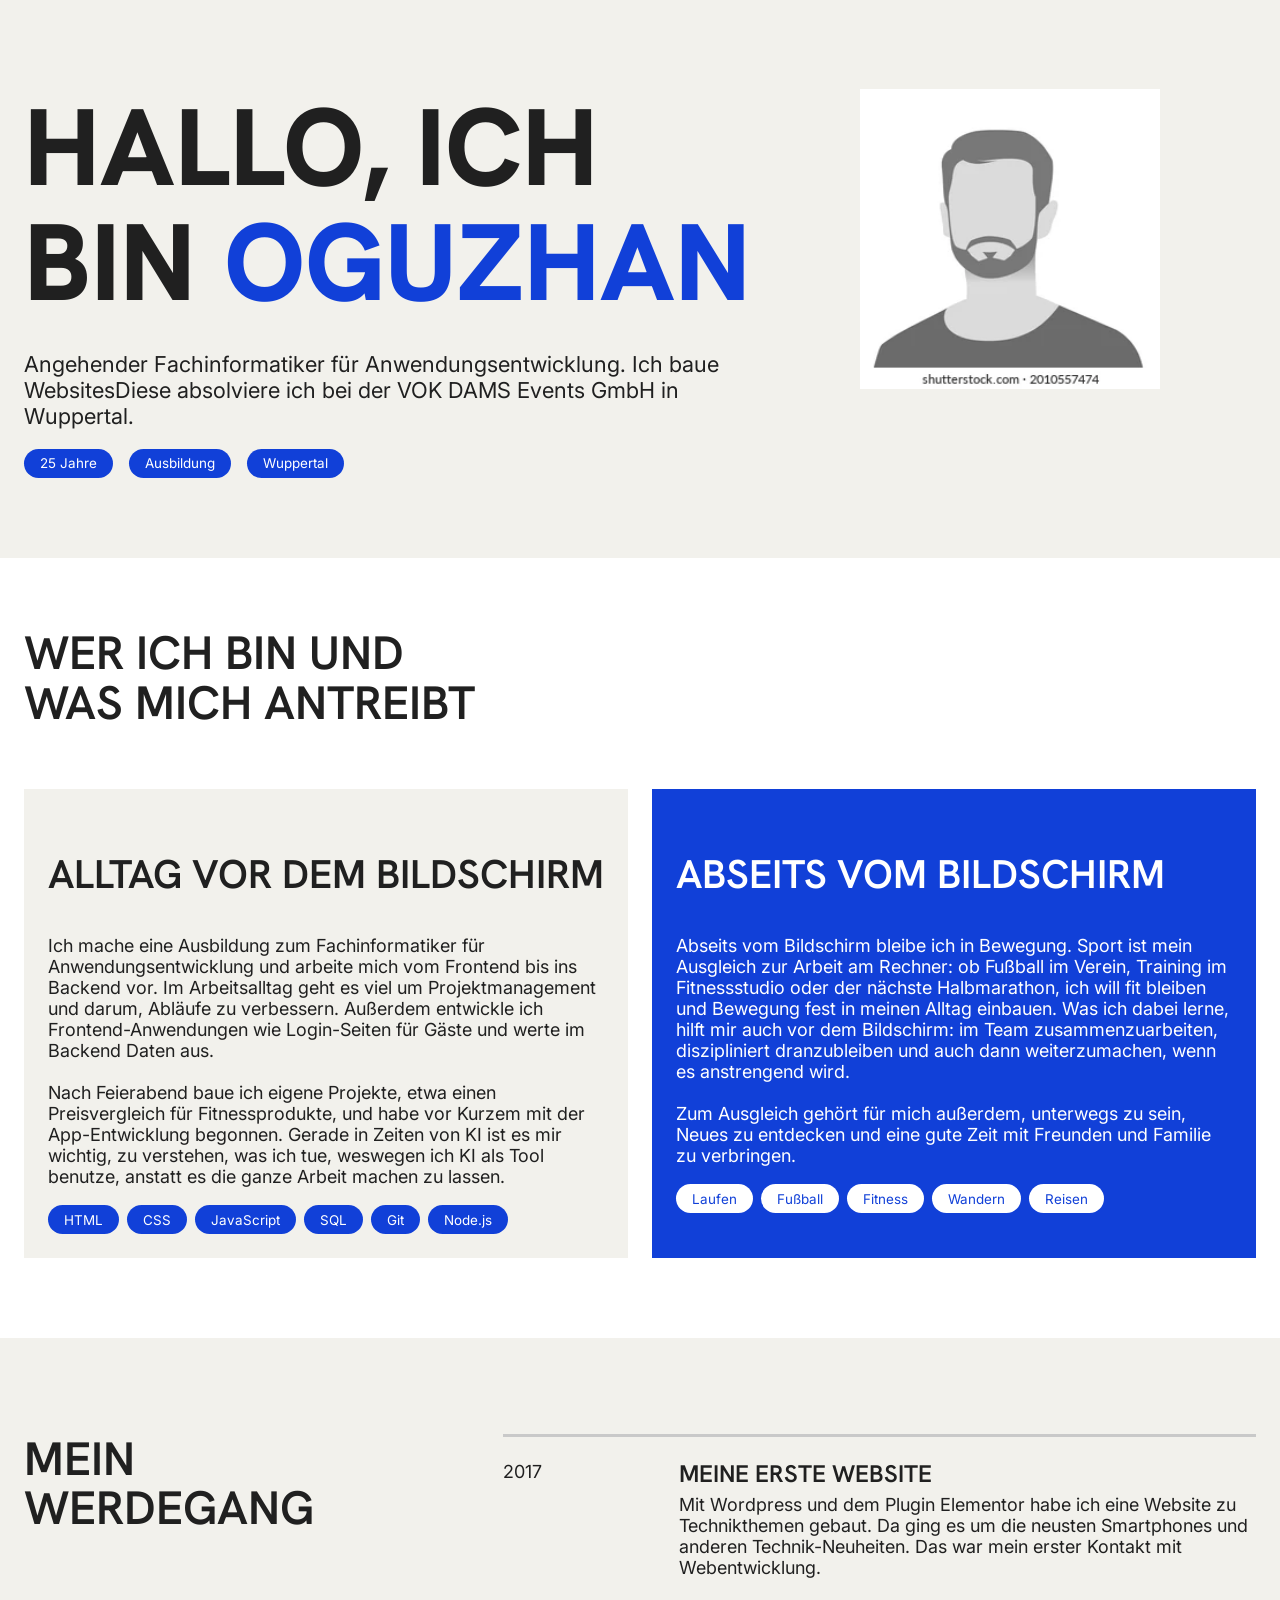
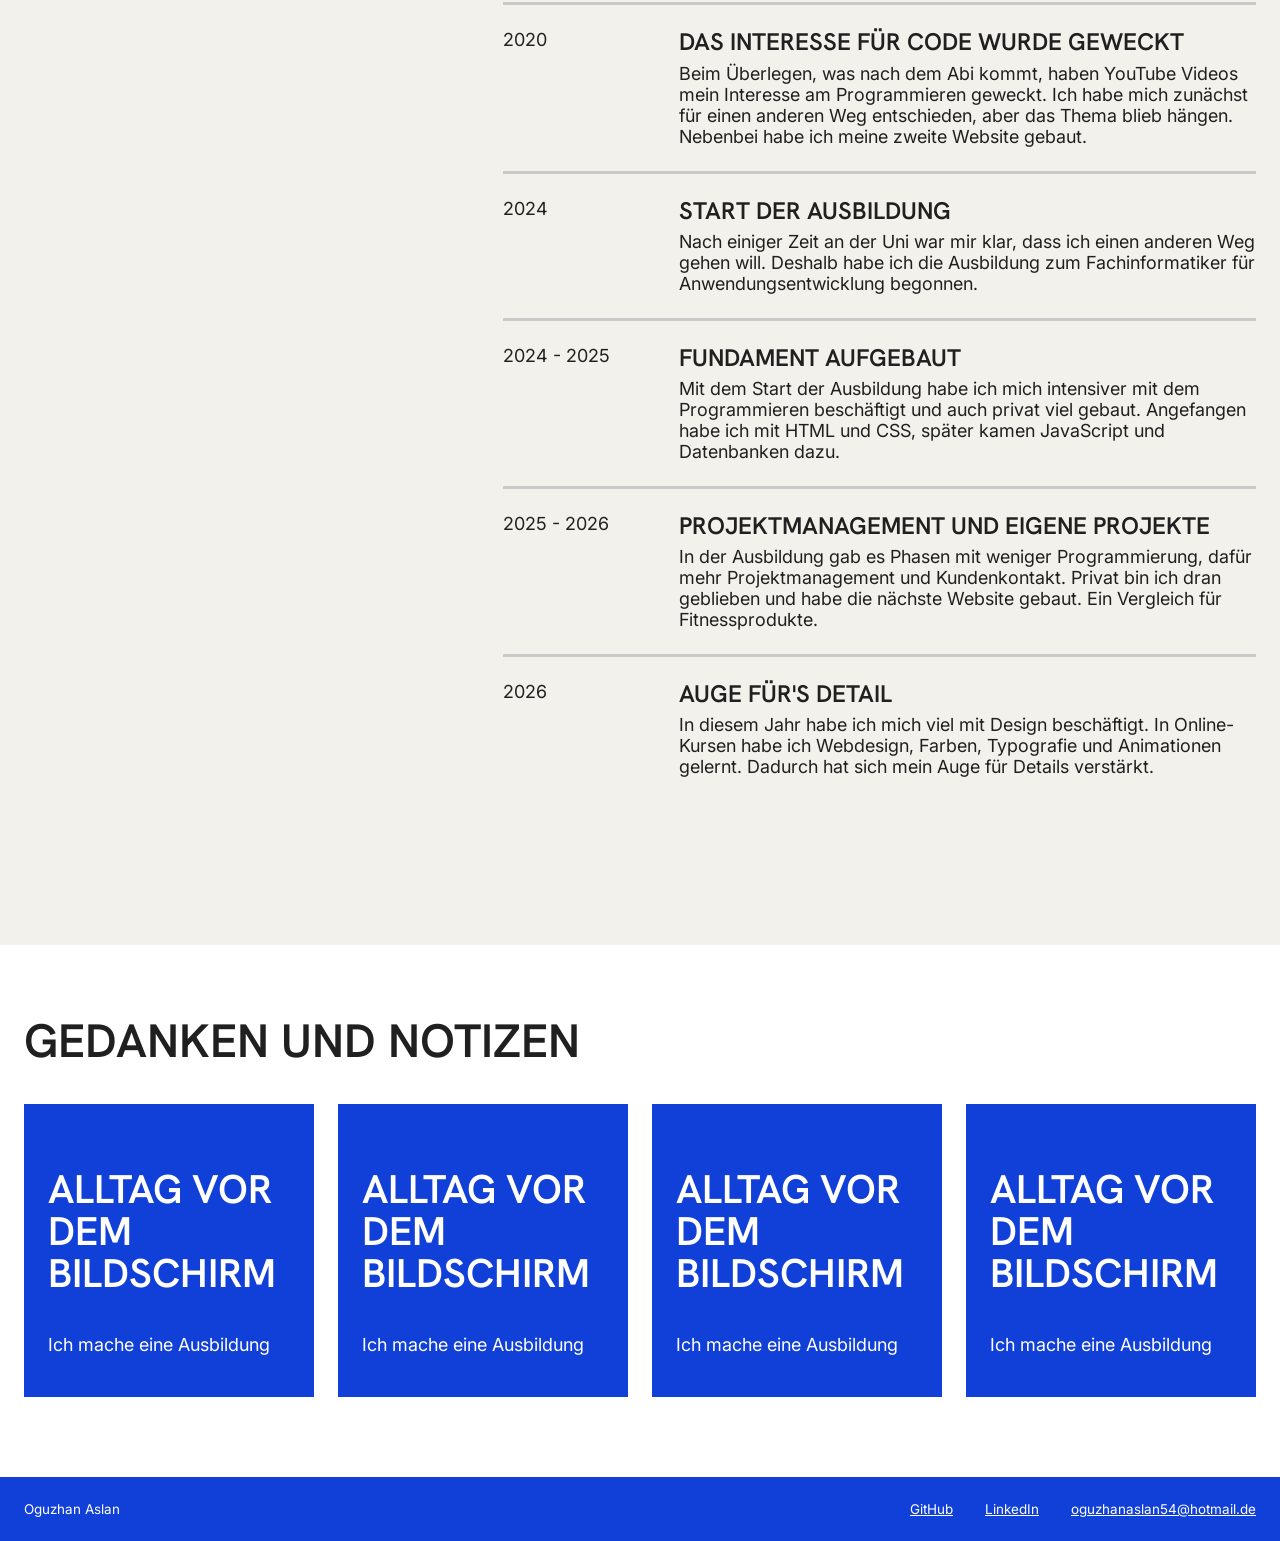
==== index.html @ 4339dfff "Neue fonts und Footer" ====
<!DOCTYPE html>
<html lang="en">
<head>
    <meta charset="UTF-8">
    <meta name="viewport" content="width=device-width, initial-scale=1.0">
    <title>Personal Site</title>
    <link rel="stylesheet" href="style.css">
</head>
<body>
    <main>
        <section class="hero">
            <div class="container container-hero">
                <div class="hero-info">
                    <h1>Hallo, ich bin <span class="hero-name">Oguzhan</span></h1>
                    <div class="hero-details">
                        <p>Angehender Fachinformatiker für Anwendungsentwicklung. Ich baue WebsitesDiese absolviere ich bei der VOK DAMS Events GmbH in Wuppertal.</p>
                        <div class="hero-pills">
                            <div class="hero-details pill">25 Jahre</div>
                            <div class="hero-details pill">Ausbildung</div>
                            <div class="hero-details pill">Wuppertal</div>
                        </div>
                    </div>
                </div>
                <div class="hero-bild">     
                    <img src="/assets/platzhalter-bild.webp" alt="Bild">
                </div>
            </div>
        </section>
        <section class="intro">
            <div class="container container-intro">
                <div>
                    <div class="intro-headline">
                        <h2>Wer ich bin und<br>was mich antreibt</h2>
                    </div>
                    <div class="intro-karten">
                        <div class="intro-karte">
                            <h3>Alltag vor dem Bildschirm</h3>
                            <p>Ich mache eine Ausbildung zum Fachinformatiker für Anwendungsentwicklung und arbeite mich vom Frontend bis ins Backend vor. 
                            Im Arbeitsalltag geht es viel um Projektmanagement und darum, Abläufe zu verbessern. 
                            Außerdem entwickle ich Frontend-Anwendungen wie Login-Seiten für Gäste und werte im Backend Daten aus.<br><br>
                            Nach Feierabend baue ich eigene Projekte, etwa einen Preisvergleich für Fitnessprodukte, und habe vor Kurzem 
                            mit der App-Entwicklung begonnen. Gerade in Zeiten von KI ist es mir wichtig, zu verstehen, 
                            was ich tue, weswegen ich KI als Tool benutze, anstatt es die ganze Arbeit machen zu lassen.</p>
                            <div class="skills">
                                <div class="pill">HTML</div>
                                <div class="pill">CSS</div>
                                <div class="pill">JavaScript</div>
                                <div class="pill">SQL</div>
                                <div class="pill">Git</div>
                                <div class="pill">Node.js</div>
                            </div>
                        </div>
                        <div class="intro-karte blau">
                            <h3>Abseits vom Bildschirm</h3>
                            <p>Abseits vom Bildschirm bleibe ich in Bewegung. Sport ist mein Ausgleich zur Arbeit am Rechner: ob Fußball im Verein, 
                            Training im Fitnessstudio oder der nächste Halbmarathon, ich will fit bleiben und Bewegung fest in meinen Alltag einbauen. 
                            Was ich dabei lerne, hilft mir auch vor dem Bildschirm: im Team zusammenzuarbeiten, diszipliniert dranzubleiben 
                            und auch dann weiterzumachen, wenn es anstrengend wird.<br><br>
                            Zum Ausgleich gehört für mich außerdem, unterwegs zu sein, Neues zu entdecken und eine gute Zeit mit Freunden 
                            und Familie zu verbringen.</p>
                            <div class="skills">
                                <div class="pill weiß">Laufen</div>
                                <div class="pill weiß">Fußball</div>
                                <div class="pill weiß">Fitness</div>
                                <div class="pill weiß">Wandern</div>
                                <div class="pill weiß">Reisen</div>
                            </div>
                        </div>
                    </div>
                </div>
            </div>
        </section>
        <section class="werdegang">
            <div class="container container-werdegang">
                <div>
                    <h2>Mein Werdegang</h2>
                </div>
                <div class="werdegang-details">
                    <div class="werdegang-detail">
                        <div>
                            <p>2017</p>
                        </div>
                        <div>
                            <h4>Meine erste Website</h4>
                            <p>Mit Wordpress und dem Plugin Elementor habe ich eine Website zu Technikthemen gebaut. 
                                Da ging es um die neusten Smartphones und anderen Technik-Neuheiten. Das war mein
                                erster Kontakt mit Webentwicklung.
                            </p>
                        </div>
                    </div>
                    <div class="werdegang-detail">
                        <div>
                            <p>2020</p>
                        </div>
                        <div>
                            <h4>Das Interesse für Code wurde geweckt</h4>
                            <p>Beim Überlegen, was nach dem Abi kommt, haben YouTube Videos mein Interesse am Programmieren geweckt. 
                                Ich habe mich zunächst für einen anderen Weg entschieden, aber das Thema blieb hängen. 
                                Nebenbei habe ich meine zweite Website gebaut.
                            </p>
                        </div>
                    </div>
                    <div class="werdegang-detail">
                        <div>
                            <p>2024</p>
                        </div>
                        <div>
                            <h4>Start der Ausbildung</h4>
                            <p>Nach einiger Zeit an der Uni war mir klar, dass ich einen anderen Weg gehen will. Deshalb habe ich
                                die Ausbildung zum Fachinformatiker für Anwendungsentwicklung begonnen.
                            </p>
                        </div>
                    </div>
                    <div class="werdegang-detail">
                        <div>
                            <p>2024 - 2025</p>
                        </div>
                        <div>
                            <h4>Fundament aufgebaut</h4>
                            <p>Mit dem Start der Ausbildung habe ich mich intensiver mit dem Programmieren beschäftigt
                                und auch privat viel gebaut. Angefangen habe ich mit HTML und CSS, später kamen
                                JavaScript und Datenbanken dazu.
                            </p>
                        </div>
                    </div>
                    <div class="werdegang-detail">
                        <div>
                            <p>2025 - 2026</p>
                        </div>
                        <div>
                            <h4>Projektmanagement und eigene Projekte</h4>
                            <p>In der Ausbildung gab es Phasen mit weniger Programmierung, dafür mehr Projektmanagement und Kundenkontakt. 
                                Privat bin ich dran geblieben und habe die nächste Website gebaut.
                                Ein Vergleich für Fitnessprodukte.
                            </p>
                        </div>
                    </div>
                    <div class="werdegang-detail">
                        <div>
                            <p>2026</p>
                        </div>
                        <div>
                            <h4>Auge für's Detail</h4>
                            <p>In diesem Jahr habe ich mich viel mit Design beschäftigt. In Online-Kursen habe ich Webdesign, Farben,
                                Typografie und Animationen gelernt. Dadurch hat sich mein Auge für Details verstärkt.
                            </p>
                        </div>
                    </div>
                </div>
            </div>
        </section>
        <section class="blog">
            <div class="container container-blog">
                <div>
                    <h2>Gedanken und Notizen</h2>
                </div>
                    <div class="blog-karten">
                        <a href="blog.html" target="_blank">
                            <div class="blog-karte">
                                <h3>Alltag vor dem Bildschirm</h3>
                                <p>Ich mache eine Ausbildung</p>
                            </div>
                        </a>
                        <a href="blog.html" target="_blank">
                            <div class="blog-karte">
                                <h3>Alltag vor dem Bildschirm</h3>
                                <p>Ich mache eine Ausbildung</p>
                            </div>
                        </a>
                        <a href="blog.html" target="_blank">
                            <div class="blog-karte">
                                <h3>Alltag vor dem Bildschirm</h3>
                                <p>Ich mache eine Ausbildung</p>
                            </div>
                        </a>
                        <a href="blog.html" target="_blank">
                            <div class="blog-karte">
                                <h3>Alltag vor dem Bildschirm</h3>
                                <p>Ich mache eine Ausbildung</p>
                            </div>
                        </a>
                    </div>
            </div>
        </section>
    </main>
    <footer>
        <div class="container container-footer">
            <p>Oguzhan Aslan</p>
            <div class="links">
                <p><a href="mailto:oguzhanaslan54@hotmail.de">GitHub</a></p>
                <p><a href="mailto:oguzhanaslan54@hotmail.de">LinkedIn</a></p>
                <p><a href="mailto:oguzhanaslan54@hotmail.de">oguzhanaslan54@hotmail.de</a></p>
            </div>
        </div>
    </footer>
</body>
</html>
---- style.css ----
@font-face {
    font-family: "Hanken Grotesk";
    src: url(assets/fonts/HankenGrotesk-Variable.woff2) format("woff2");
    font-weight: 100 900;
    font-style: normal;
    font-display: swap;
}

@font-face {
    font-family: "Inter";
    src: url(assets/fonts/Inter-Variable.woff2) format("woff2");
    font-weight: 100 900;
    font-style: normal;
    font-display: swap;
}

:root {
    --font-size-xs: clamp(0.75rem, 0.72rem + 0.15vw, 0.875rem);
    --font-size-base: clamp(1rem, 0.95rem + 0.25vw, 1.125rem);
    --font-size-lg: clamp(1.125rem, 1.05rem + 0.4vw, 1.375rem);
    --font-size-h4: clamp(1.25rem, 1.1rem + 0.7vw, 1.5rem);
    --font-size-h3: clamp(1.75rem, 1.5rem + 1.8vw, 2.5rem);
    --font-size-h2: clamp(2.25rem, 1.325rem + 2vw, 3rem);
    --font-size-h1: clamp(2.5rem, 1.5rem + 5vw, 5rem);

    --primary-color: #F2F1EC;
    --secondary-color: #c9c9c9;
    --accent-color: #1140d8;
}

h1 { font-size: var(--font-size-h1); }
h2 { font-size: var(--font-size-h2); }
h3 { font-size: var(--font-size-h3); }
h4 { font-size: var(--font-size-h4); }

h1, h2, h3, h4{
    font-family: "Hanken Grotesk", sans-serif;
    font-weight: 600;
    text-transform: uppercase;
    line-height: 1.05;
}

body{
    font-family: "Inter", sans-serif;
    font-size: var(--font-size-base);
    color: #202020;
    margin: 0;
}

.hero{
    background-color: var(--primary-color);
    display: flex;
    align-items: center;
    padding-bottom: 5rem;
}

.container{
    max-width: 1480px;
    margin-inline: auto;
    padding-inline: 1.5rem;
}

.container-hero{
    display: flex;
    align-items: center;
}

.hero-info{
    flex: 0 0 60%;
}

.hero-info h1{
    font-size: clamp(3rem, 2rem + 6vw, 7rem);
    font-weight: 800;
    margin-bottom: 2rem;
}

.hero-name{
    color: var(--accent-color);
}

.hero-bild{
    display: flex;
    justify-content: center;
    align-items: center;
    flex: 0 0 40%;
}

.hero-bild img{
    width: 300px;
    height: 300px;
}

.hero-details{
    display: flex;
    flex-direction: column;
    justify-content: flex-start;
    font-size: var(--font-size-lg);
    gap: 20px;
}

.hero-details p{
    margin: 0;
}

.hero-pills{
    display: flex;
    gap: 1rem;
}

.pill{
    font-size: var(--font-size-xs);
    background-color: var(--accent-color);
    width: fit-content;
    flex-shrink: 0;
    color: #fff;
    padding: 0.4rem 1rem;
    border: none;
    border-radius: 50px;
}

.intro{
    padding: 2rem 0 5rem 0;
}

.intro-headline{
    font-size: var(--font-size-h2);
    text-transform: uppercase;
    line-height: 1;
    padding-bottom: 1.5rem;
}

.intro-karten{
    display: grid;
    grid-template-columns: repeat(auto-fit, minmax(16rem, 1fr));
    gap: 1.5rem;
}

.intro-karte{
    background-color: var(--primary-color);
    padding: 1.5rem;
}

.skills{
    display: flex;
    gap: 0.5rem;
    flex-wrap: wrap;
}

.blau{
    background-color: var(--accent-color);
    color: #fff;
}

.weiß{
    background-color: #fff;
    color: var(--accent-color);
}

.werdegang{
    background-color: var(--primary-color);
    padding: 2rem 0 5rem 0;
}

.container-werdegang{
    display: grid;
    grid-template-columns: 1fr 2fr;
    gap: clamp(3rem, 8vw, 10rem);
    align-items: start;
    padding-block: 4rem;
}

.container-werdegang h2{
    margin-top: 0;
}

.werdegang-details{
    display: flex;
    flex-direction: column;
    gap: 0;
    min-width: 0;
}

.werdegang-detail{
    display: grid;
    grid-template-columns: 9rem minmax(0, 1fr);
    align-items: start;
    gap: 2rem;
    padding-block: 1.5rem;
    border-top: 3px solid var(--secondary-color);
}

.werdegang-detail > div{
    min-width: 0;
}

.werdegang-detail h4{
    margin: 0 0 0.5rem;
    overflow-wrap: anywhere;
}

.werdegang-detail p{
    margin: 0;
}

.blog{
    padding: 2rem 0 5rem 0;
}

.blog-karten{
    display: grid;
    grid-template-columns: repeat(auto-fit, minmax(16rem, 1fr));
    gap: 1.5rem;
}

.blog-karten a{
    text-decoration: none;
}

.blog-karte{
    background-color: var(--accent-color);
    color: white;
    padding: 1.5rem;
}

footer{
    background-color: #1140d8;
    padding: 1.5rem 0;
    font-size: var(--font-size-xs);
    color: #fff;
}

.container-footer{
    display: flex;
    justify-content: space-between;
    gap: 1rem;
}

footer a{
    color: #fff;
}

footer p{
    margin: 0;
}

.links{
    display: flex;
    gap: 2rem;
    flex-wrap: wrap;
}











@media (max-width: 920px) {
    .container-hero{
        flex-direction: column;
        gap: 5rem;
    }
    .hero{
        height: auto;
        padding-block: 3rem;
    }
    .container-werdegang{
        grid-template-columns: minmax(0, 1fr);
        gap: 2rem;
    }

    footer{
        flex-direction: column;
    }
}

@media (max-width: 600px) {
    .werdegang-detail{
        grid-template-columns: 1fr;
        gap: 0.5rem;
    }
}
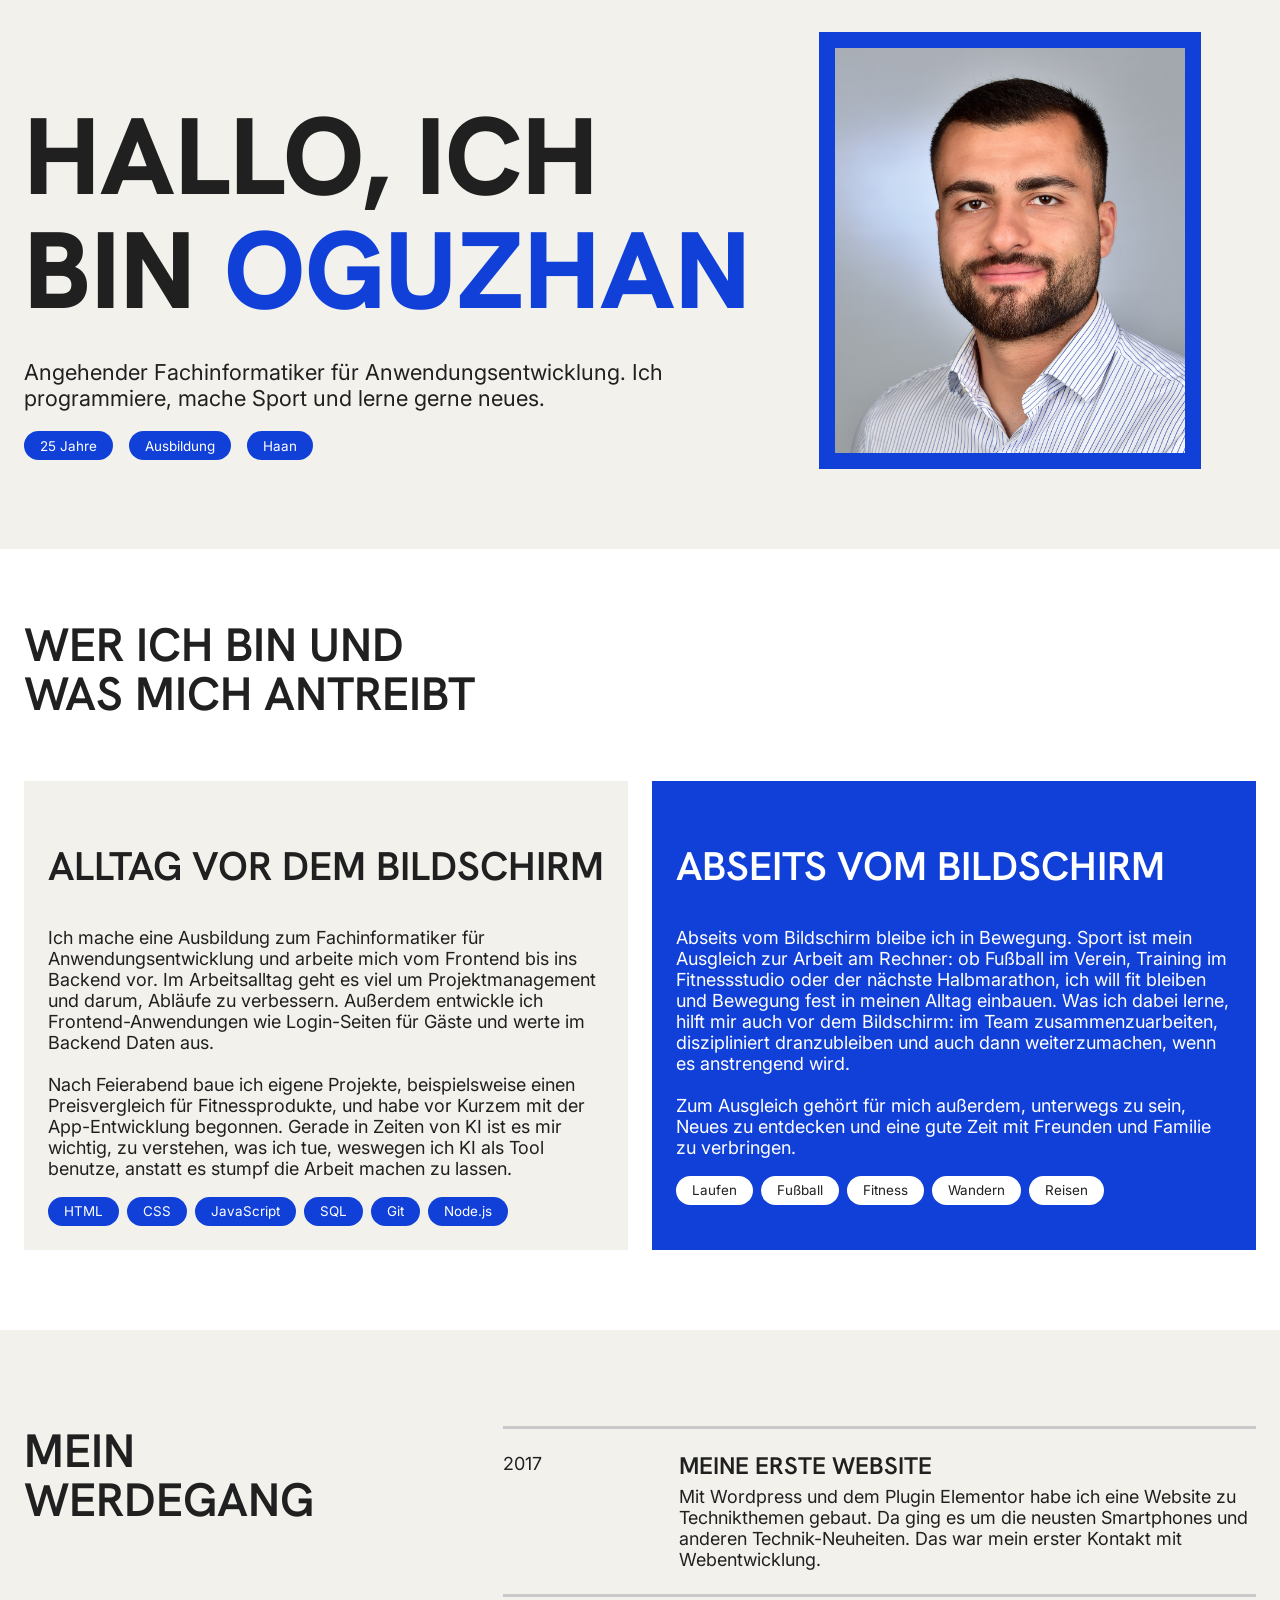
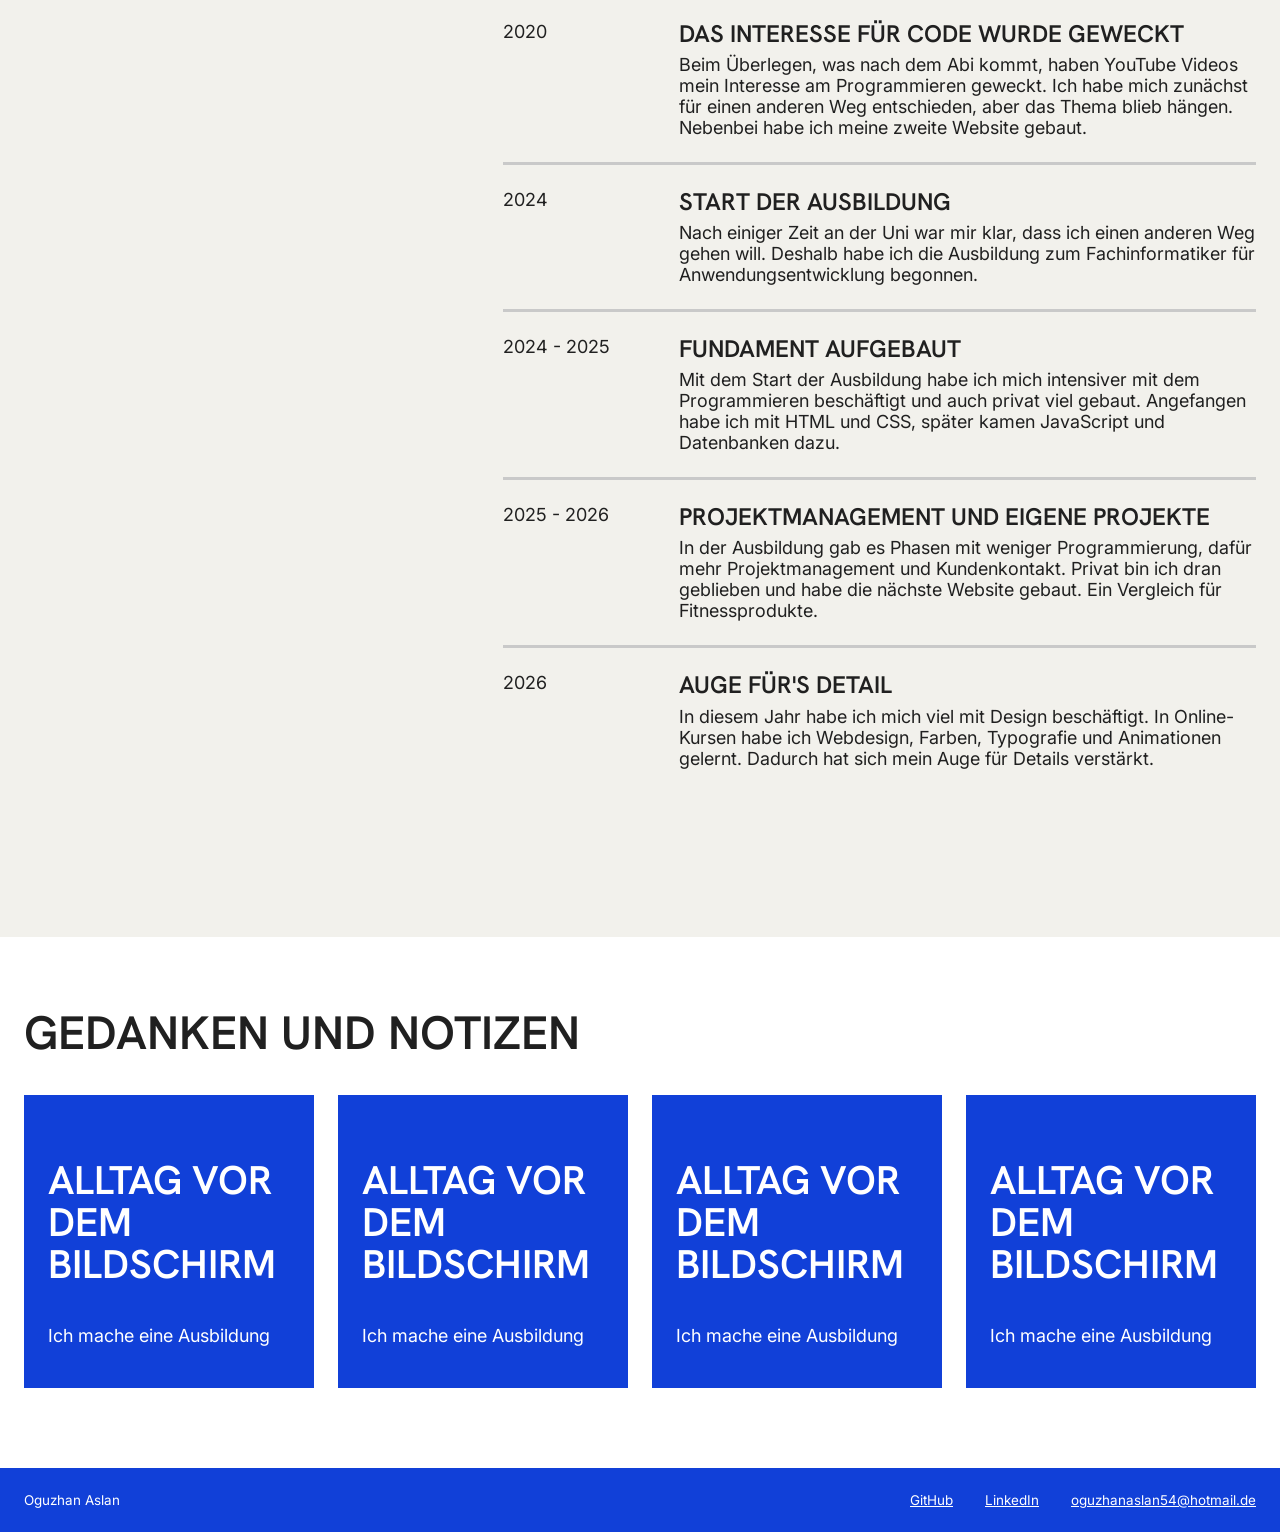
==== commit ea375e93: "neues bild und texte angepasst" ====
--- a/index.html
+++ b/index.html
@@ -13,16 +13,16 @@
                 <div class="hero-info">
                     <h1>Hallo, ich bin <span class="hero-name">Oguzhan</span></h1>
                     <div class="hero-details">
-                        <p>Angehender Fachinformatiker für Anwendungsentwicklung. Ich baue WebsitesDiese absolviere ich bei der VOK DAMS Events GmbH in Wuppertal.</p>
+                        <p>Angehender Fachinformatiker für Anwendungsentwicklung. Ich programmiere, mache Sport und lerne gerne neues.</p>
                         <div class="hero-pills">
                             <div class="hero-details pill">25 Jahre</div>
                             <div class="hero-details pill">Ausbildung</div>
-                            <div class="hero-details pill">Wuppertal</div>
+                            <div class="hero-details pill">Haan</div>
                         </div>
                     </div>
                 </div>
                 <div class="hero-bild">     
-                    <img src="/assets/platzhalter-bild.webp" alt="Bild">
+                    <img src="/assets/Foto.jpeg" alt="Foto">
                 </div>
             </div>
         </section>
@@ -38,9 +38,9 @@
                             <p>Ich mache eine Ausbildung zum Fachinformatiker für Anwendungsentwicklung und arbeite mich vom Frontend bis ins Backend vor. 
                             Im Arbeitsalltag geht es viel um Projektmanagement und darum, Abläufe zu verbessern. 
                             Außerdem entwickle ich Frontend-Anwendungen wie Login-Seiten für Gäste und werte im Backend Daten aus.<br><br>
-                            Nach Feierabend baue ich eigene Projekte, etwa einen Preisvergleich für Fitnessprodukte, und habe vor Kurzem 
+                            Nach Feierabend baue ich eigene Projekte, beispielsweise einen Preisvergleich für Fitnessprodukte, und habe vor Kurzem 
                             mit der App-Entwicklung begonnen. Gerade in Zeiten von KI ist es mir wichtig, zu verstehen, 
-                            was ich tue, weswegen ich KI als Tool benutze, anstatt es die ganze Arbeit machen zu lassen.</p>
+                            was ich tue, weswegen ich KI als Tool benutze, anstatt es stumpf die Arbeit machen zu lassen.</p>
                             <div class="skills">
                                 <div class="pill">HTML</div>
                                 <div class="pill">CSS</div>
@@ -187,8 +187,8 @@
         <div class="container container-footer">
             <p>Oguzhan Aslan</p>
             <div class="links">
-                <p><a href="mailto:oguzhanaslan54@hotmail.de">GitHub</a></p>
-                <p><a href="mailto:oguzhanaslan54@hotmail.de">LinkedIn</a></p>
+                <p><a href="https://github.com/Oguzhan-54">GitHub</a></p>
+                <p><a href="https://www.linkedin.com/in/oguzhan-aslan-76098b21b/">LinkedIn</a></p>
                 <p><a href="mailto:oguzhanaslan54@hotmail.de">oguzhanaslan54@hotmail.de</a></p>
             </div>
         </div>
--- a/style.css
+++ b/style.css
@@ -82,13 +82,14 @@
 .hero-bild{
     display: flex;
     justify-content: center;
-    align-items: center;
     flex: 0 0 40%;
+    margin-top: 2rem;
 }
 
 .hero-bild img{
-    width: 300px;
-    height: 300px;
+    width: 350px;
+    background-color: #1140d8;
+    padding: 1rem;
 }
 
 .hero-details{
@@ -154,7 +155,7 @@
 
 .weiß{
     background-color: #fff;
-    color: var(--accent-color);
+    color: #202020;
 }
 
 .werdegang{
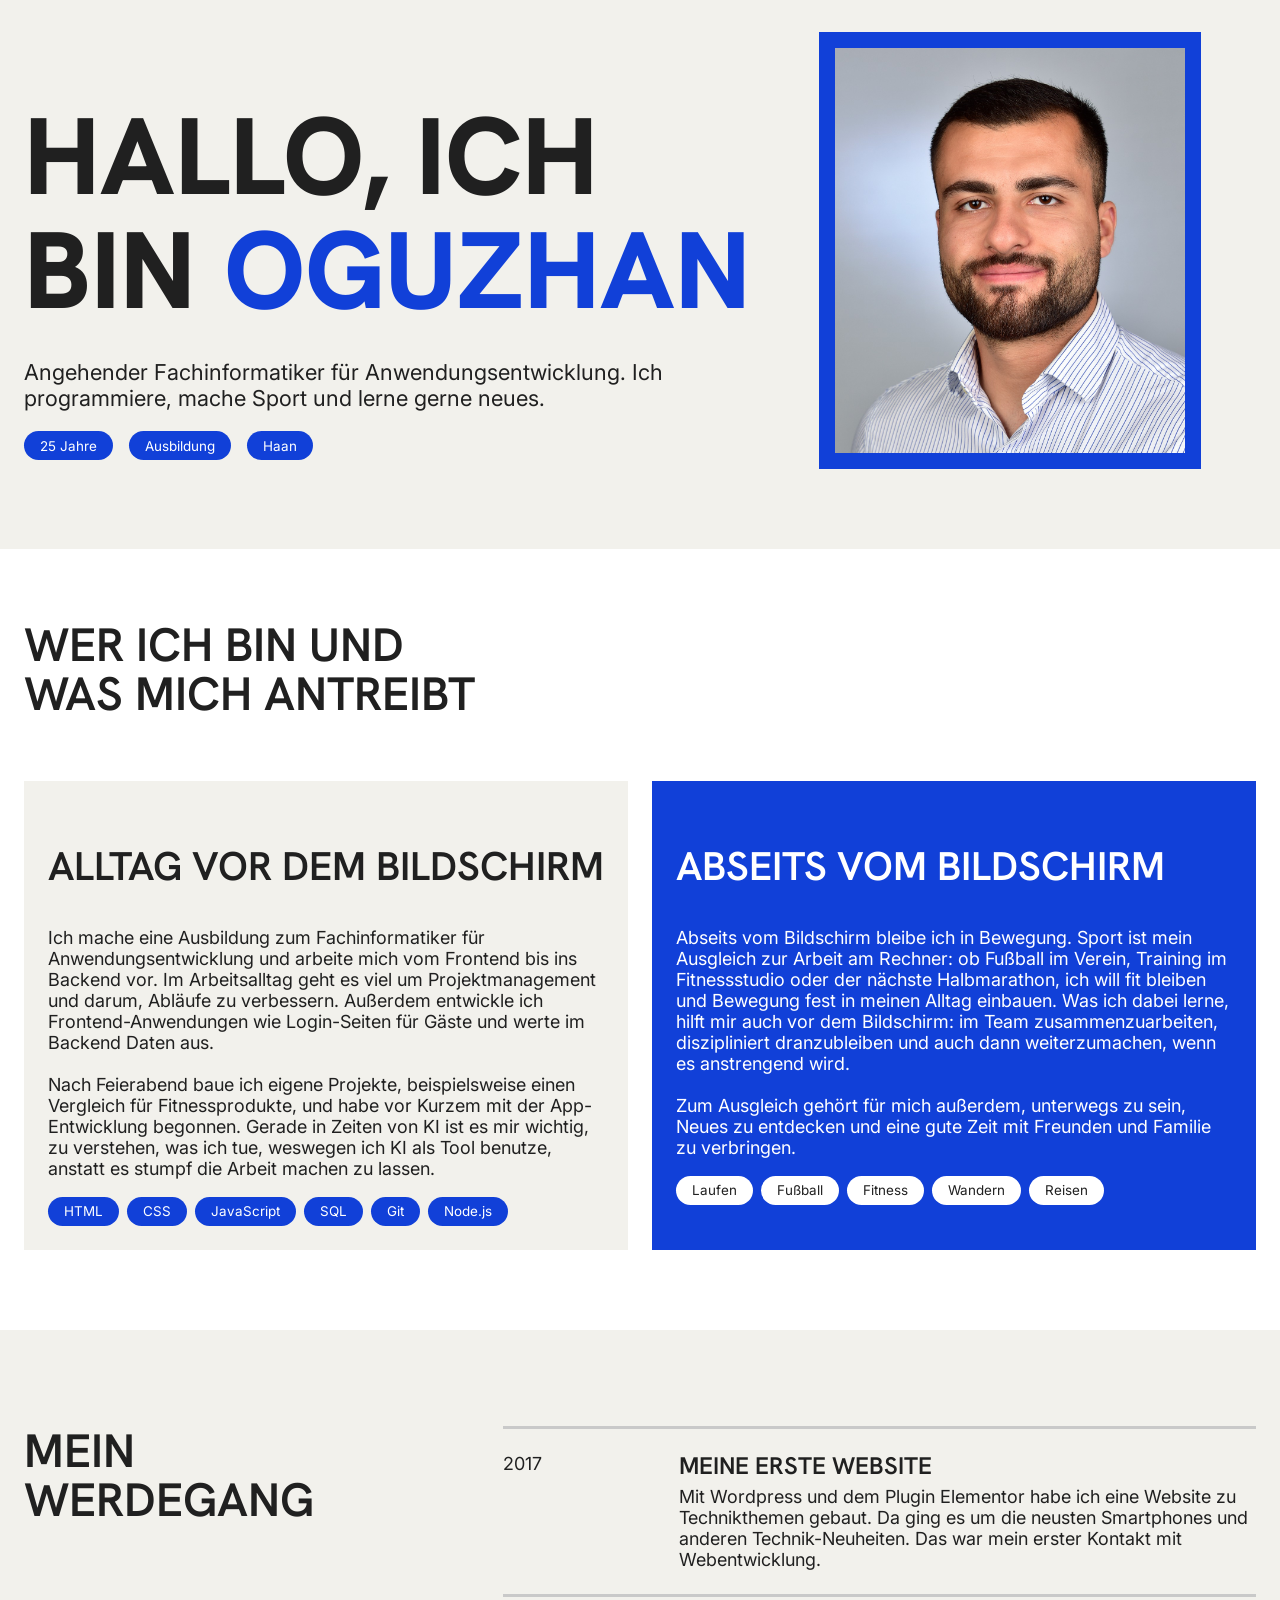
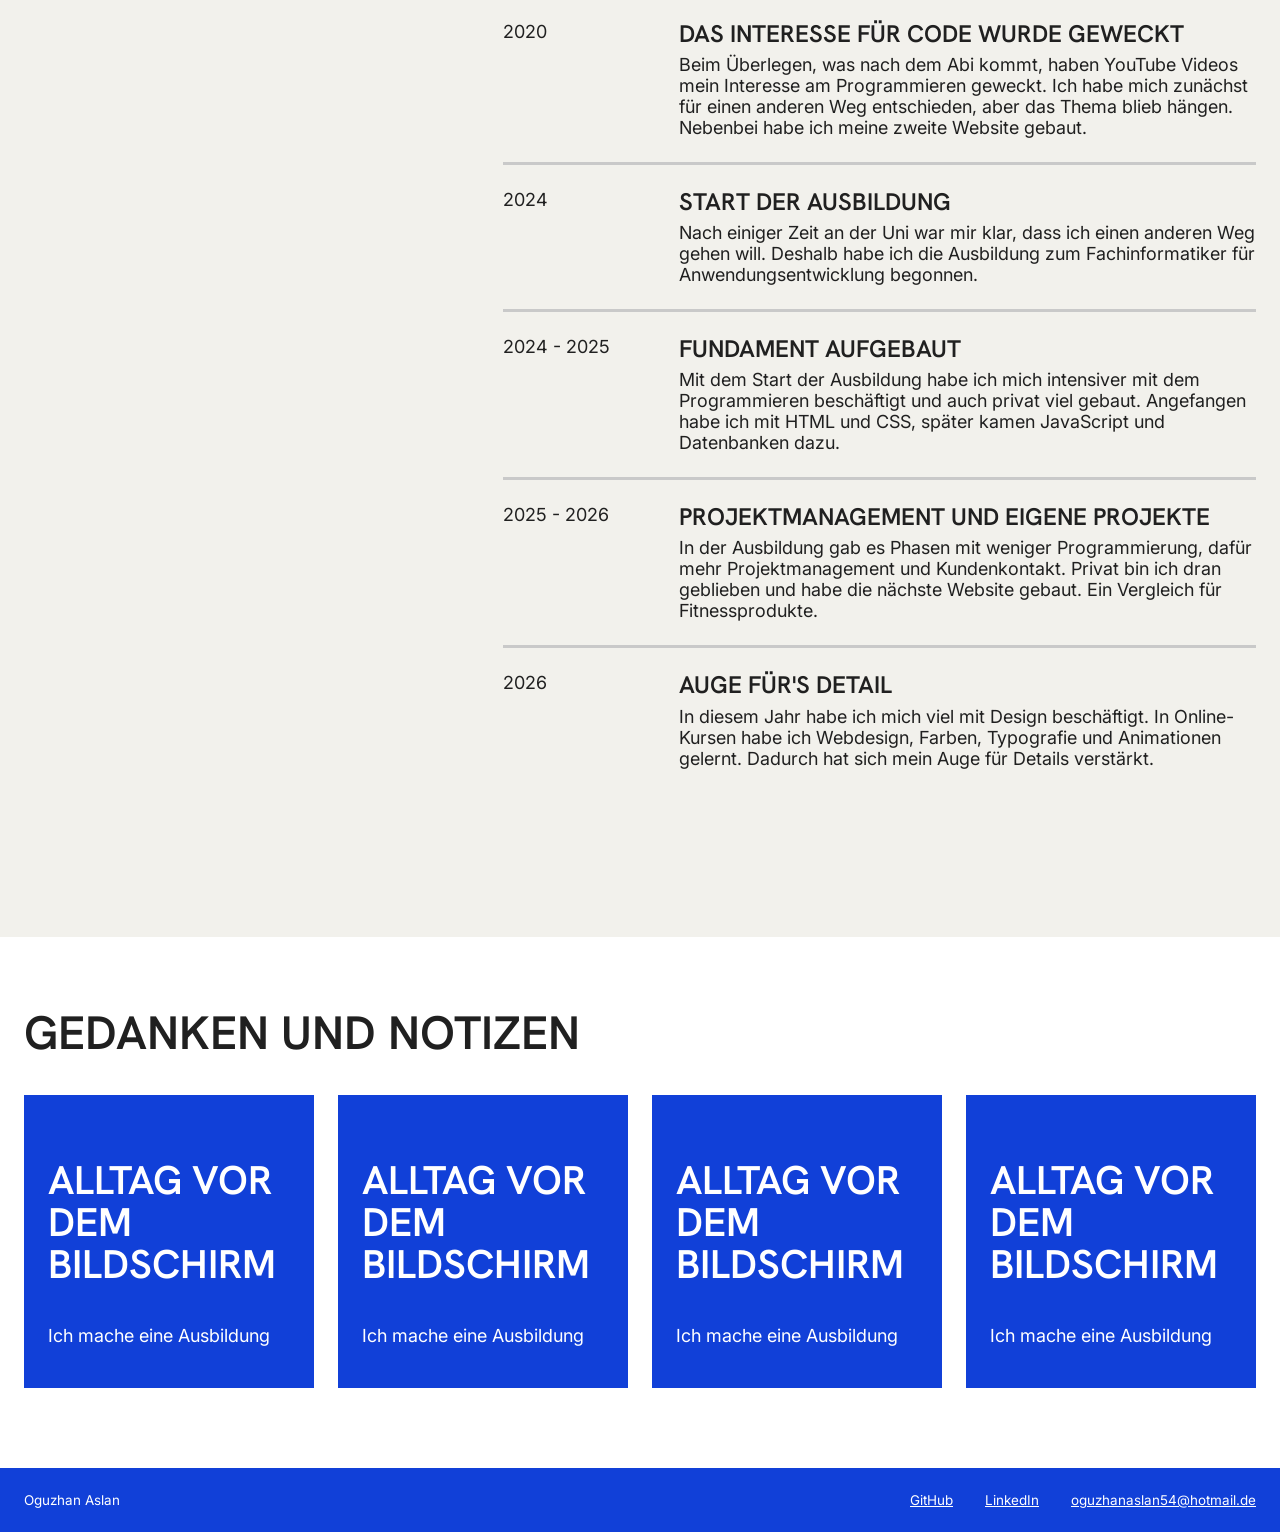
==== commit aba45faf: "text angepasst" ====
--- a/index.html
+++ b/index.html
@@ -38,7 +38,7 @@
                             <p>Ich mache eine Ausbildung zum Fachinformatiker für Anwendungsentwicklung und arbeite mich vom Frontend bis ins Backend vor. 
                             Im Arbeitsalltag geht es viel um Projektmanagement und darum, Abläufe zu verbessern. 
                             Außerdem entwickle ich Frontend-Anwendungen wie Login-Seiten für Gäste und werte im Backend Daten aus.<br><br>
-                            Nach Feierabend baue ich eigene Projekte, beispielsweise einen Preisvergleich für Fitnessprodukte, und habe vor Kurzem 
+                            Nach Feierabend baue ich eigene Projekte, beispielsweise einen Vergleich für Fitnessprodukte, und habe vor Kurzem 
                             mit der App-Entwicklung begonnen. Gerade in Zeiten von KI ist es mir wichtig, zu verstehen, 
                             was ich tue, weswegen ich KI als Tool benutze, anstatt es stumpf die Arbeit machen zu lassen.</p>
                             <div class="skills">
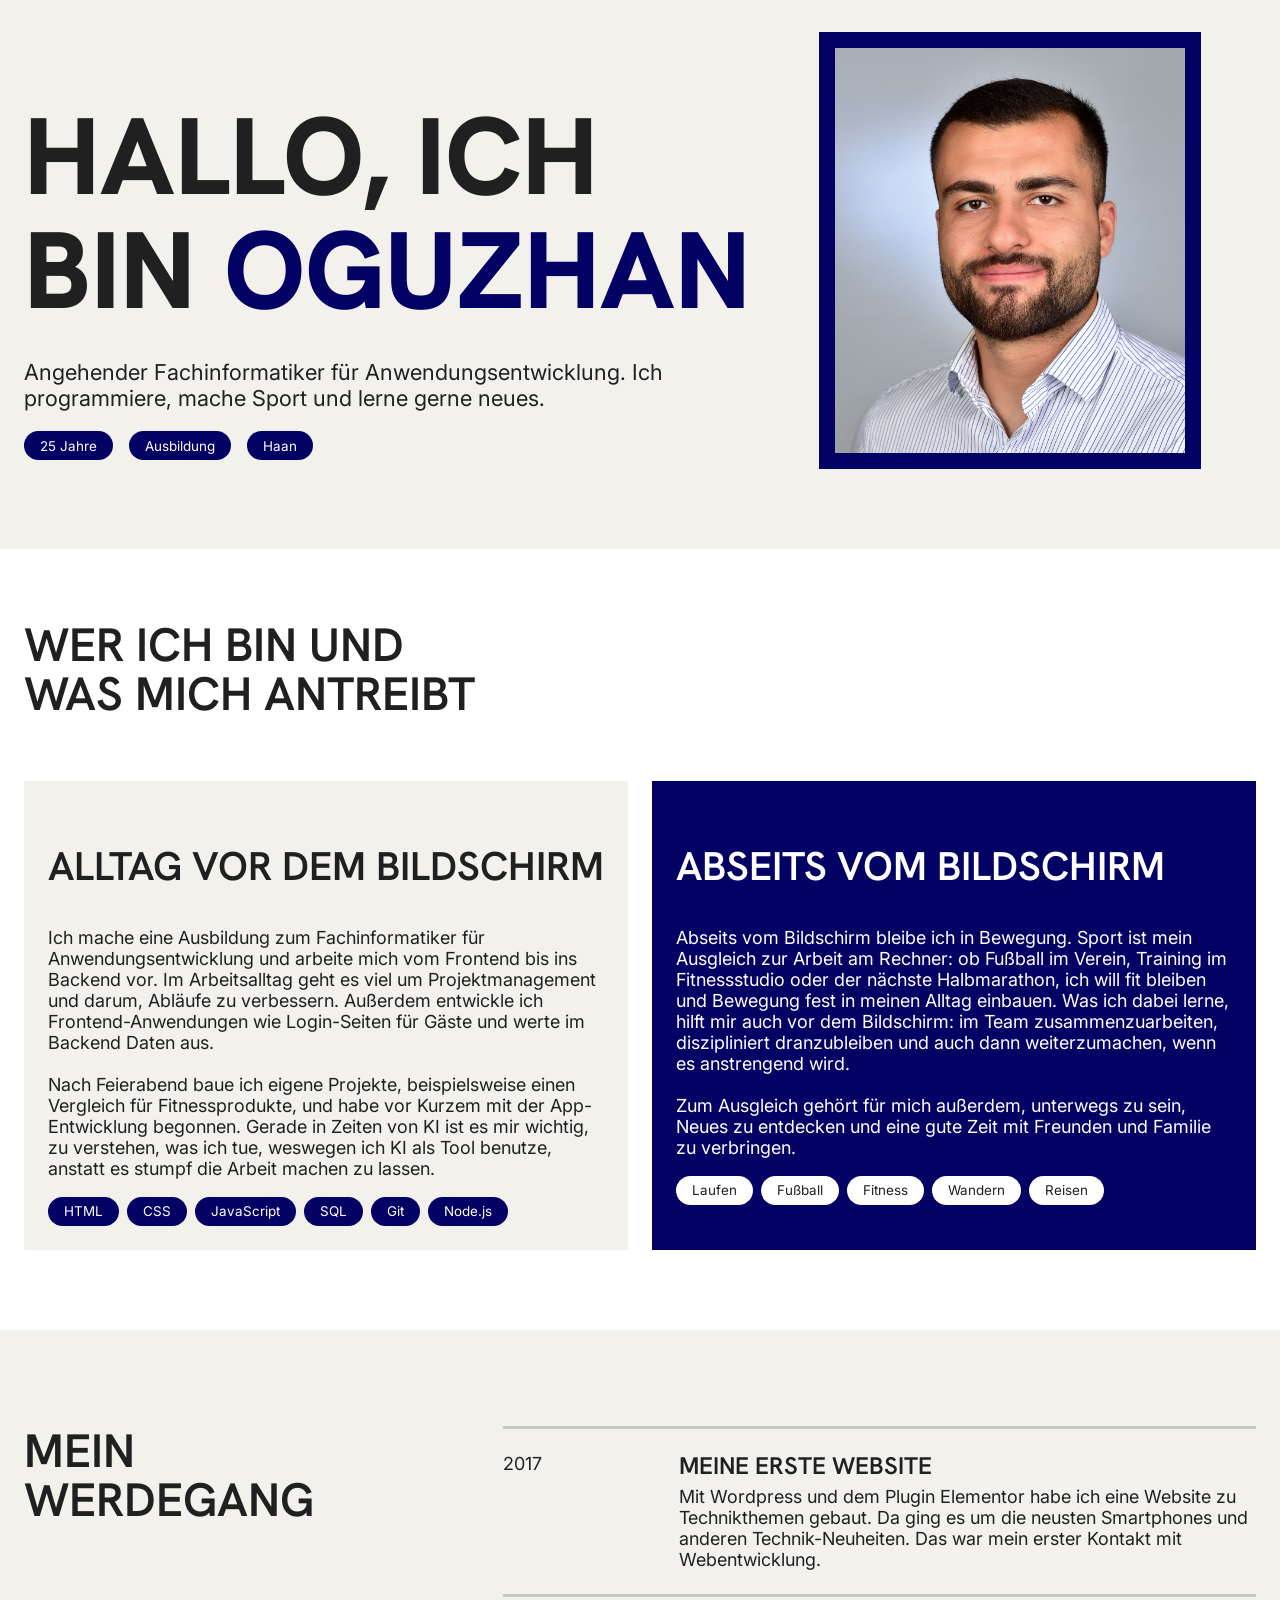
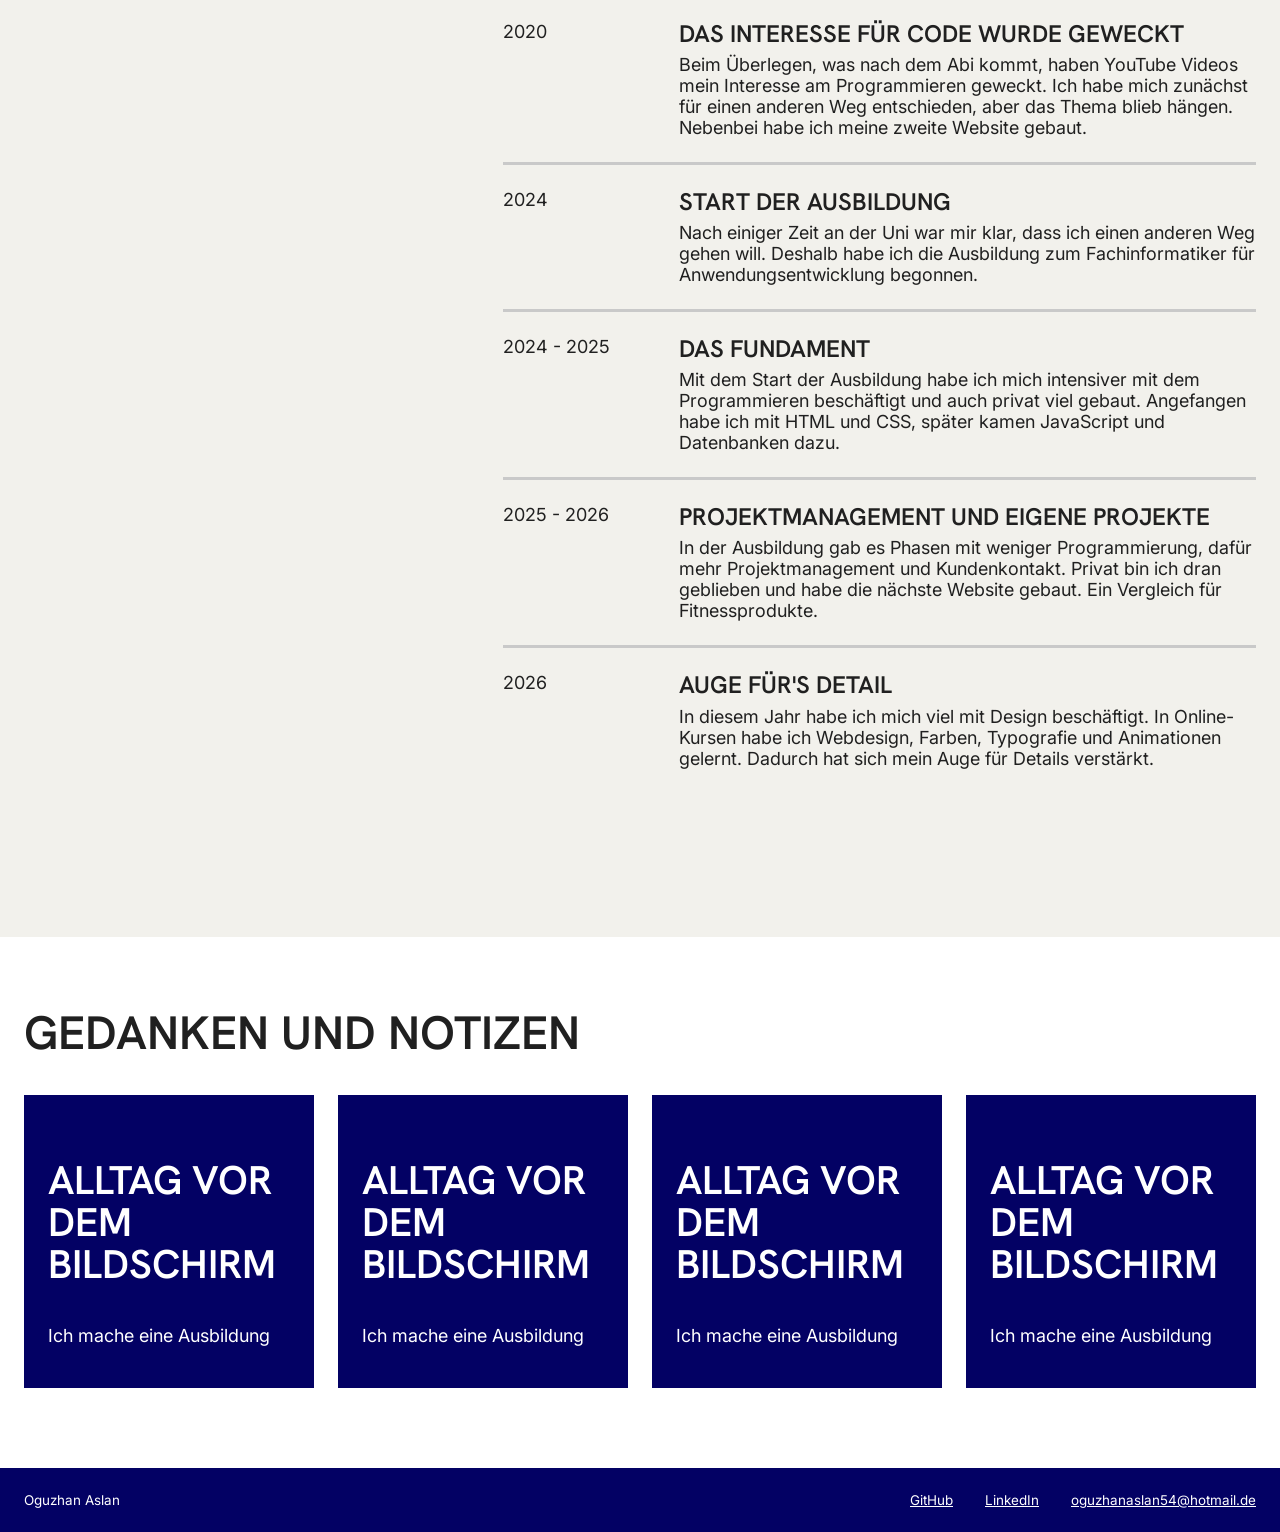
==== commit 9323949b: "text angepasst" ====
--- a/index.html
+++ b/index.html
@@ -116,7 +116,7 @@
                             <p>2024 - 2025</p>
                         </div>
                         <div>
-                            <h4>Fundament aufgebaut</h4>
+                            <h4>Das Fundament</h4>
                             <p>Mit dem Start der Ausbildung habe ich mich intensiver mit dem Programmieren beschäftigt
                                 und auch privat viel gebaut. Angefangen habe ich mit HTML und CSS, später kamen
                                 JavaScript und Datenbanken dazu.
--- a/style.css
+++ b/style.css
@@ -25,7 +25,7 @@
 
     --primary-color: #F2F1EC;
     --secondary-color: #c9c9c9;
-    --accent-color: #1140d8;
+    --accent-color: #030164;  /* #1140d8*/
 }
 
 h1 { font-size: var(--font-size-h1); }
@@ -88,7 +88,7 @@
 
 .hero-bild img{
     width: 350px;
-    background-color: #1140d8;
+    background-color: var(--accent-color);
     padding: 1rem;
 }
 
@@ -225,7 +225,7 @@
 }
 
 footer{
-    background-color: #1140d8;
+    background-color: var(--accent-color);
     padding: 1.5rem 0;
     font-size: var(--font-size-xs);
     color: #fff;
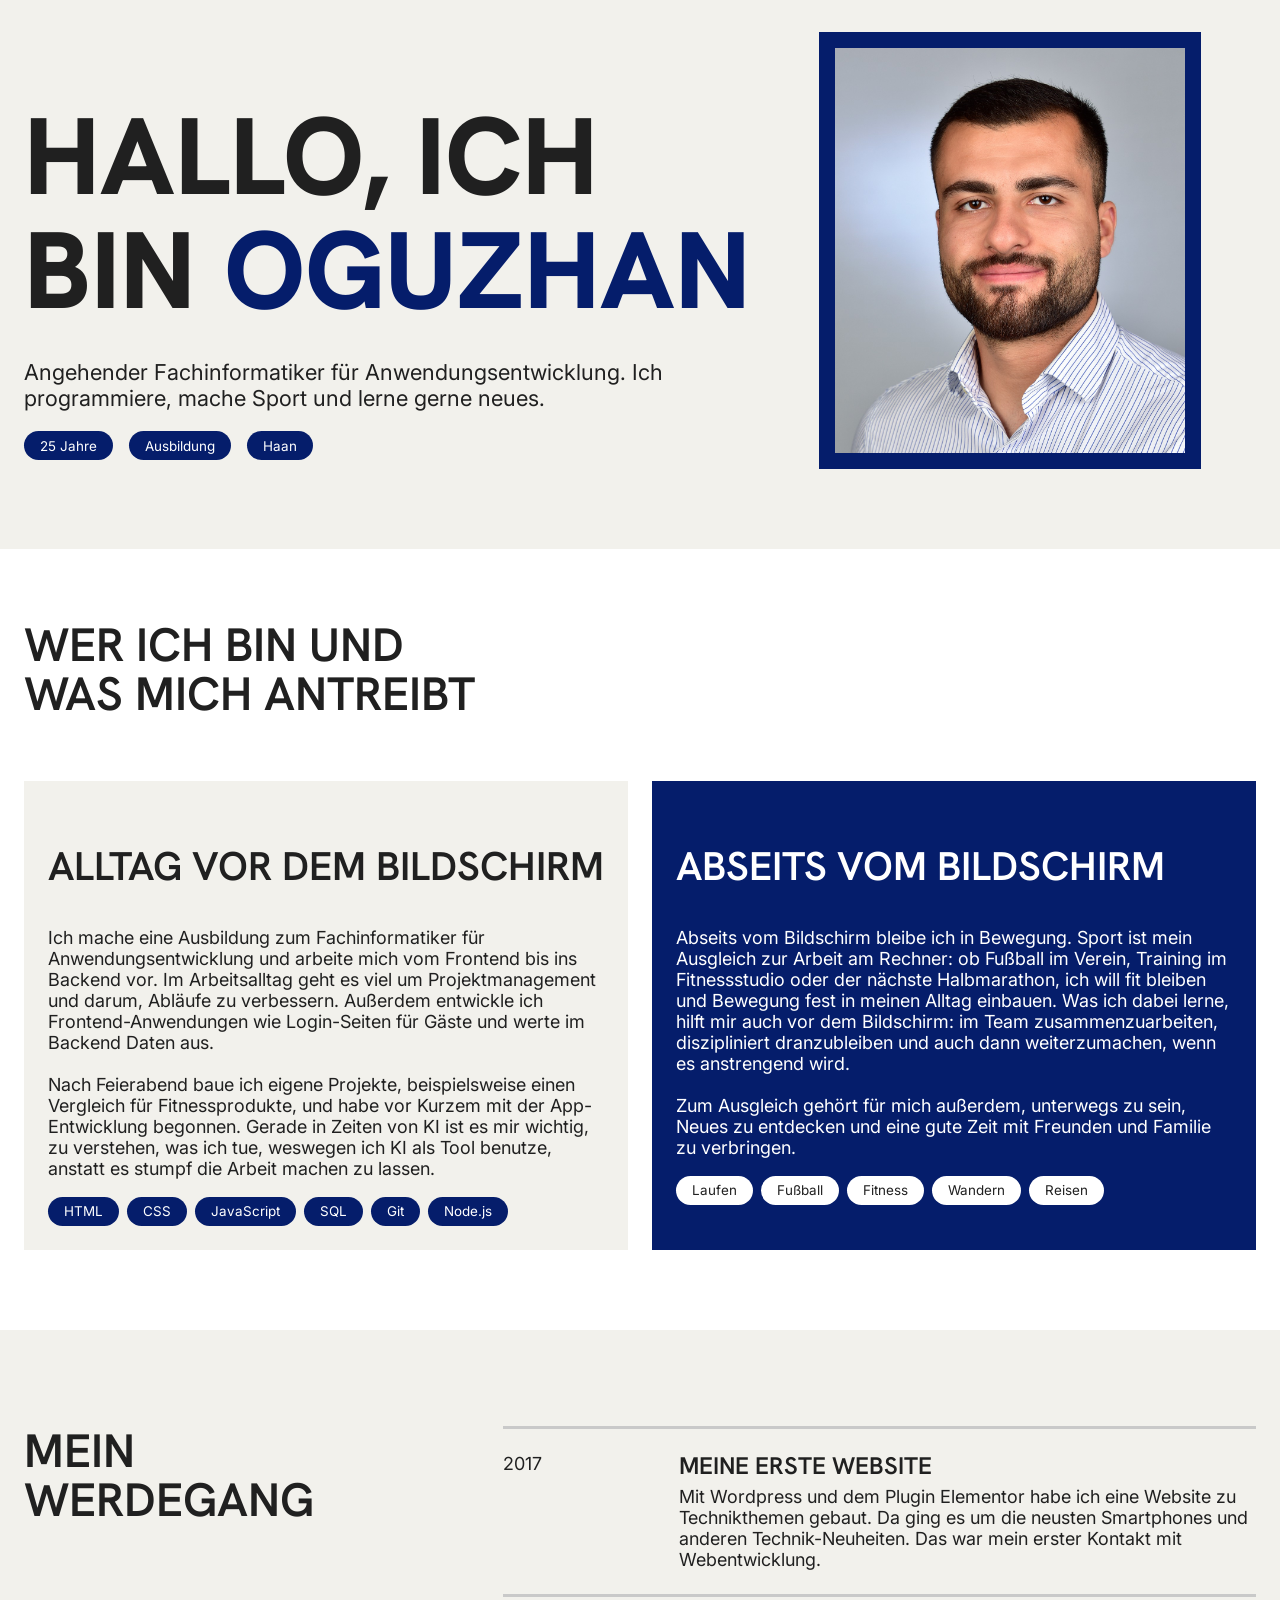
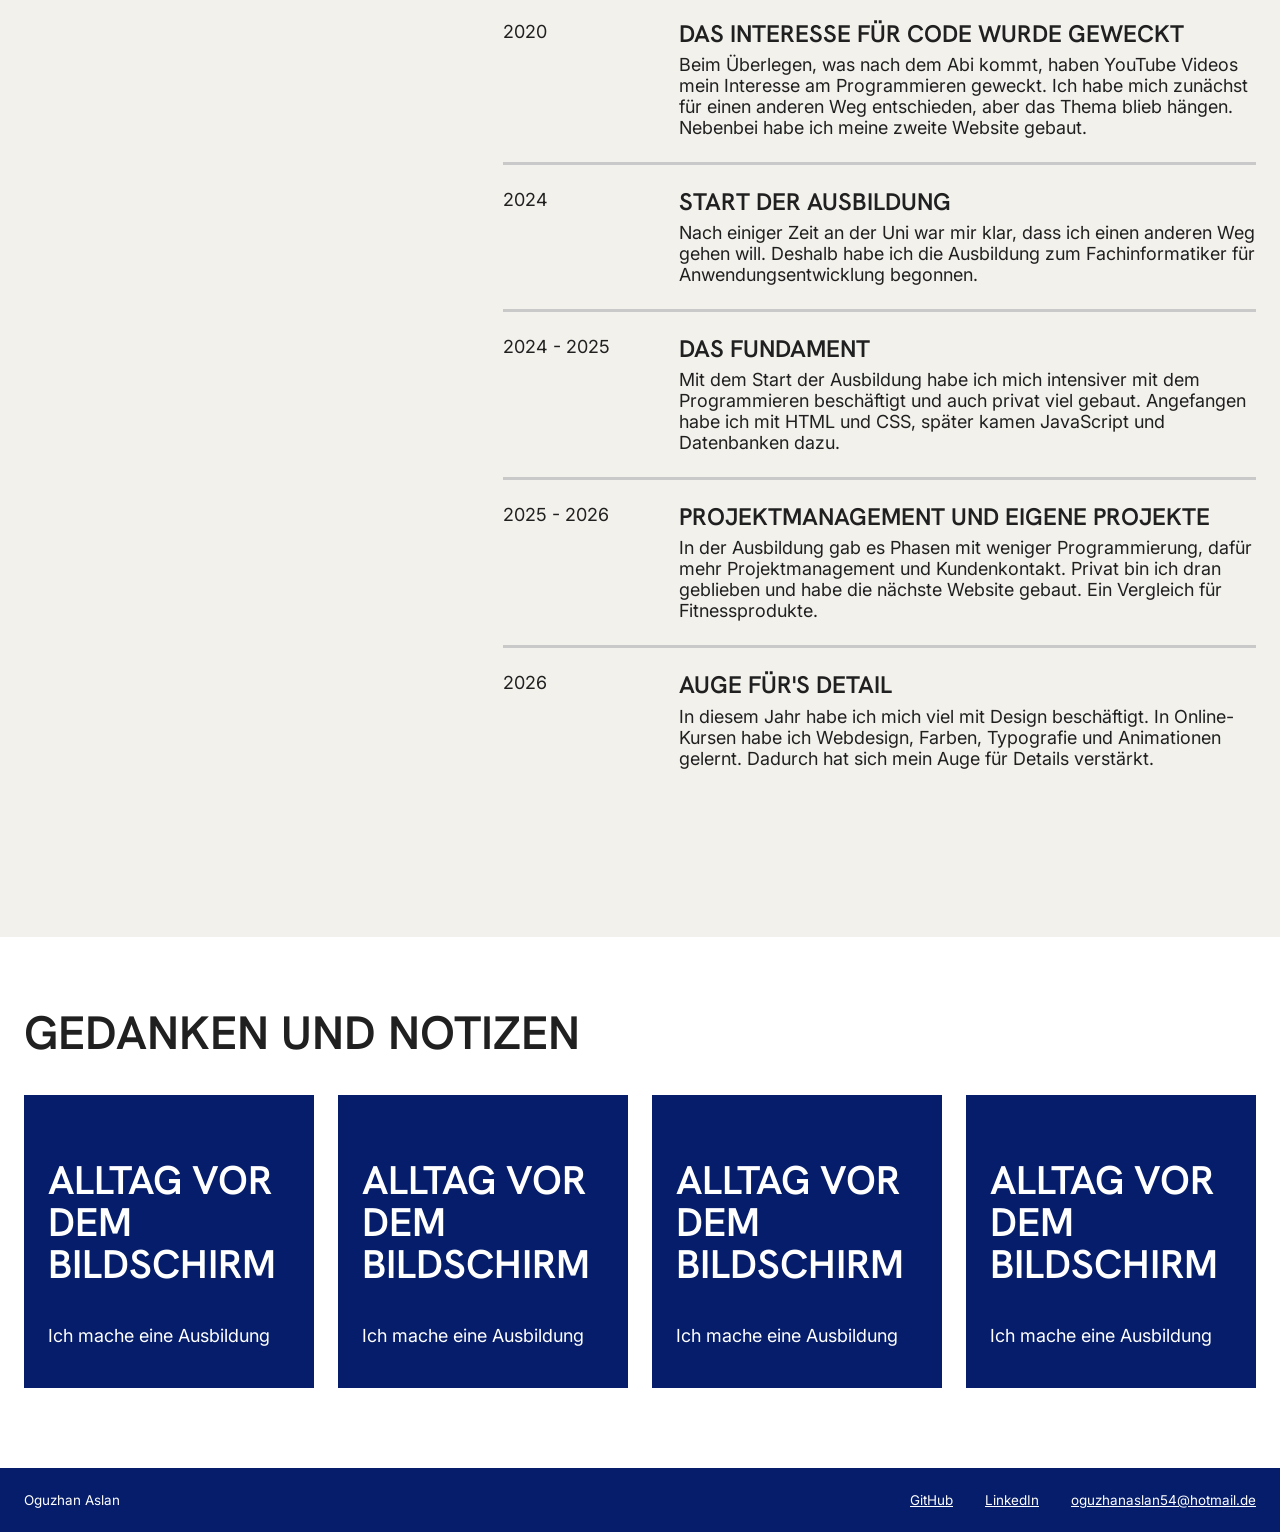
==== commit 3bc48c79: "blog-ordner" ====
--- a/index.html
+++ b/index.html
@@ -155,25 +155,25 @@
                     <h2>Gedanken und Notizen</h2>
                 </div>
                     <div class="blog-karten">
-                        <a href="blog.html" target="_blank">
+                        <a href="/blogs/blog.html" target="_blank">
                             <div class="blog-karte">
                                 <h3>Alltag vor dem Bildschirm</h3>
                                 <p>Ich mache eine Ausbildung</p>
                             </div>
                         </a>
-                        <a href="blog.html" target="_blank">
+                        <a href="/blogs/blog.html" target="_blank">
                             <div class="blog-karte">
                                 <h3>Alltag vor dem Bildschirm</h3>
                                 <p>Ich mache eine Ausbildung</p>
                             </div>
                         </a>
-                        <a href="blog.html" target="_blank">
+                        <a href="/blogs/blog.html" target="_blank">
                             <div class="blog-karte">
                                 <h3>Alltag vor dem Bildschirm</h3>
                                 <p>Ich mache eine Ausbildung</p>
                             </div>
                         </a>
-                        <a href="blog.html" target="_blank">
+                        <a href="/blogs/blog.html" target="_blank">
                             <div class="blog-karte">
                                 <h3>Alltag vor dem Bildschirm</h3>
                                 <p>Ich mache eine Ausbildung</p>
--- a/style.css
+++ b/style.css
@@ -25,7 +25,7 @@
 
     --primary-color: #F2F1EC;
     --secondary-color: #c9c9c9;
-    --accent-color: #030164;  /* #1140d8*/
+    --accent-color: #051d6b;
 }
 
 h1 { font-size: var(--font-size-h1); }
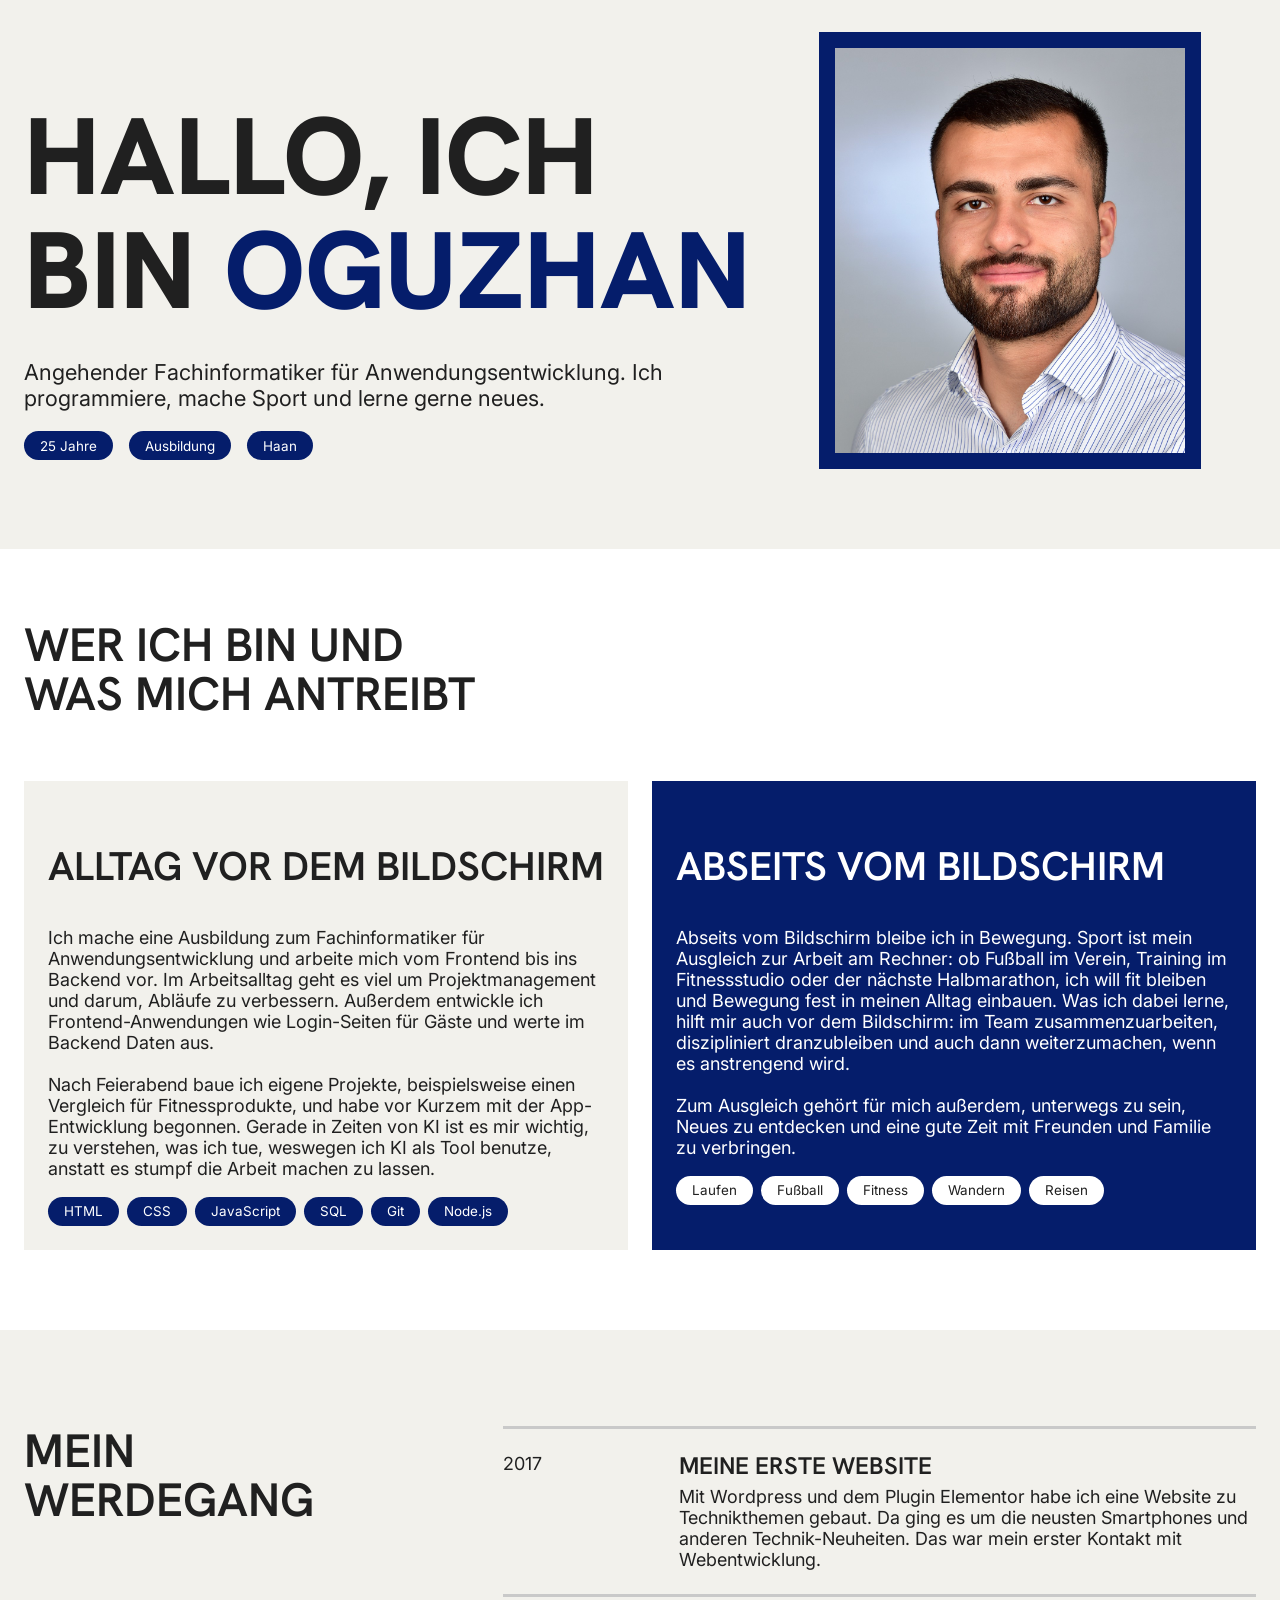
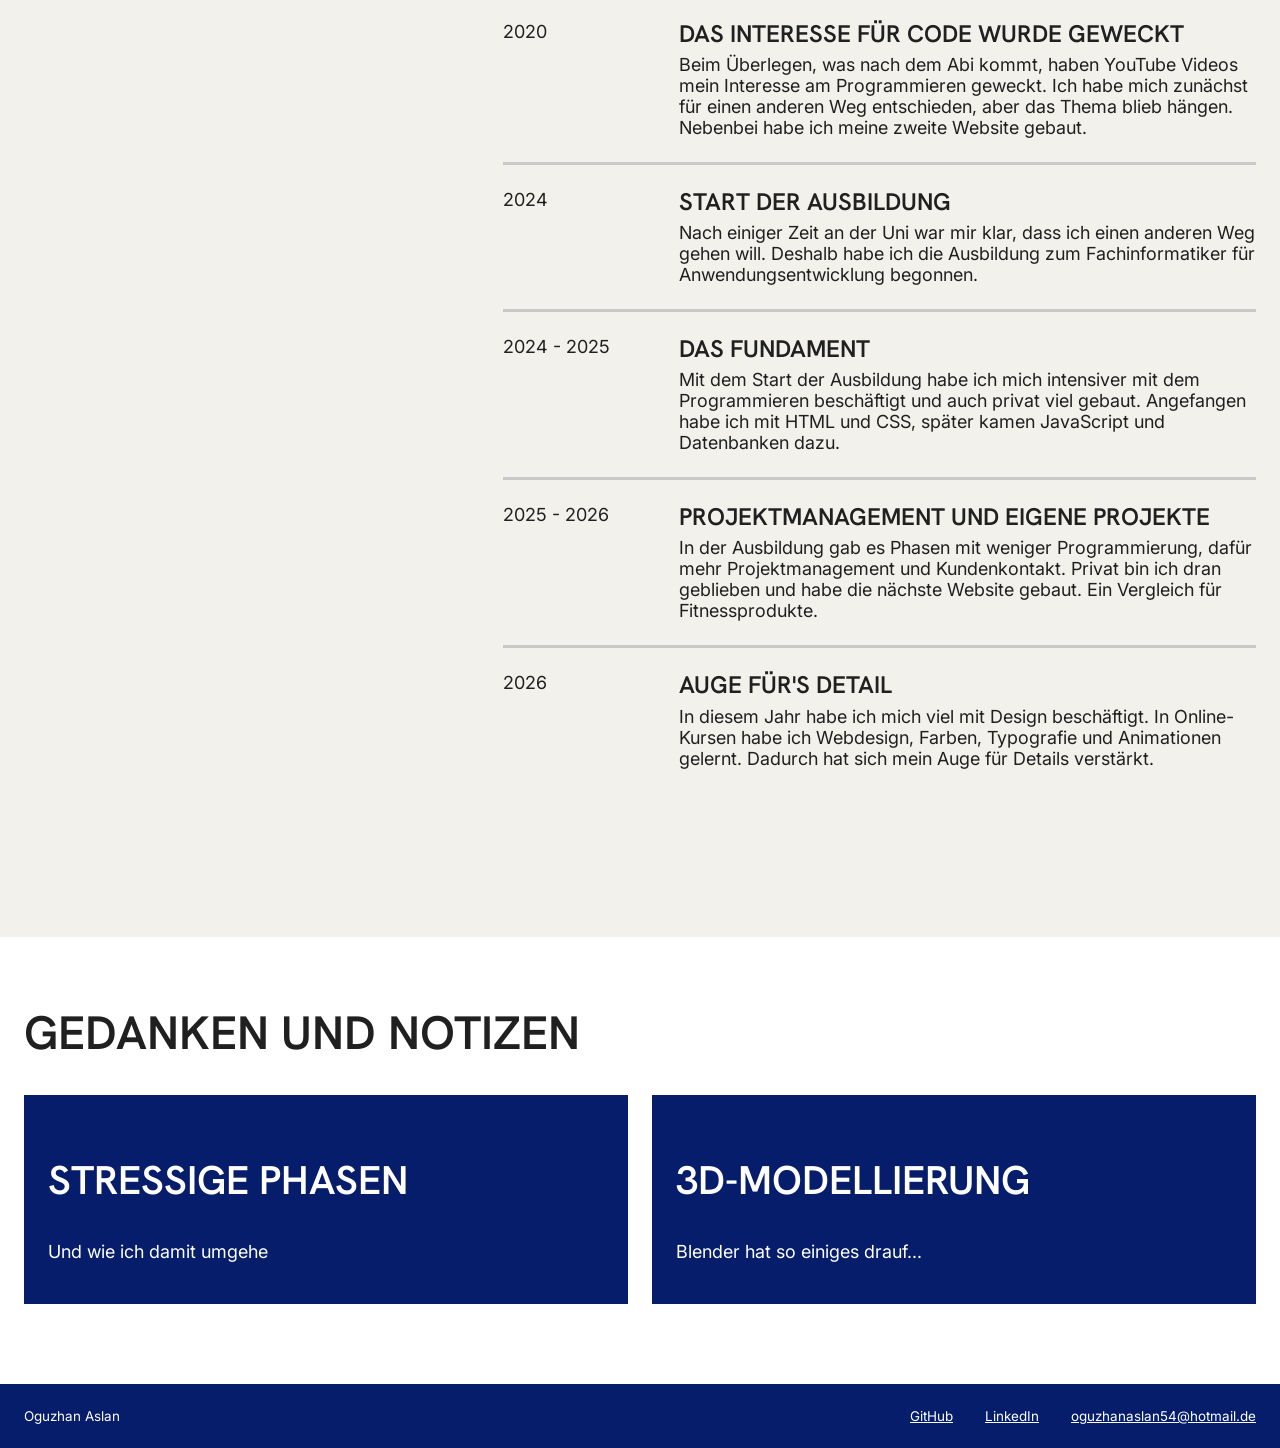
==== commit 35c42990: "Blog-Artikel bearbeitet und gestylt" ====
--- a/index.html
+++ b/index.html
@@ -1,9 +1,10 @@
 <!DOCTYPE html>
-<html lang="en">
+<html lang="de">
 <head>
     <meta charset="UTF-8">
     <meta name="viewport" content="width=device-width, initial-scale=1.0">
-    <title>Personal Site</title>
+    <title>Oguzhan Aslan - Persönliche Website</title>
+    <meta name="description" content="Persönliche Website von Oguzhan Aslan: Angehender Fachinformatiker für Anwendungsentwicklung. Auf dieser Seite findest du Infos über mich und meinen Werdegang">
     <link rel="stylesheet" href="style.css">
 </head>
 <body>
@@ -22,7 +23,7 @@
                     </div>
                 </div>
                 <div class="hero-bild">     
-                    <img src="/assets/Foto.jpeg" alt="Foto">
+                    <img src="assets/Foto.jpeg" alt="Bild von Oguzhan">
                 </div>
             </div>
         </section>
@@ -155,28 +156,16 @@
                     <h2>Gedanken und Notizen</h2>
                 </div>
                     <div class="blog-karten">
-                        <a href="/blogs/blog.html" target="_blank">
+                        <a href="blogs/stressige-phasen.html">
                             <div class="blog-karte">
-                                <h3>Alltag vor dem Bildschirm</h3>
-                                <p>Ich mache eine Ausbildung</p>
+                                <h3>Stressige Phasen</h3>
+                                <p>Und wie ich damit umgehe</p>
                             </div>
                         </a>
-                        <a href="/blogs/blog.html" target="_blank">
+                        <a href="blogs/3d-modellierung.html">
                             <div class="blog-karte">
-                                <h3>Alltag vor dem Bildschirm</h3>
-                                <p>Ich mache eine Ausbildung</p>
-                            </div>
-                        </a>
-                        <a href="/blogs/blog.html" target="_blank">
-                            <div class="blog-karte">
-                                <h3>Alltag vor dem Bildschirm</h3>
-                                <p>Ich mache eine Ausbildung</p>
-                            </div>
-                        </a>
-                        <a href="/blogs/blog.html" target="_blank">
-                            <div class="blog-karte">
-                                <h3>Alltag vor dem Bildschirm</h3>
-                                <p>Ich mache eine Ausbildung</p>
+                                <h3>3D-Modellierung</h3>
+                                <p>Blender hat so einiges drauf...</p>
                             </div>
                         </a>
                     </div>
--- a/style.css
+++ b/style.css
@@ -251,15 +251,54 @@
     flex-wrap: wrap;
 }
 
-
-
-
-
-
-
-
-
-
+.artikel-kopf{
+    background-color: var(--primary-color);
+    padding: 3rem 0;
+}
+ 
+.zurueck-link{
+    display: inline-block;
+    margin-bottom: 2rem;
+    font-size: var(--font-size-xs);
+    color: var(--accent-color);
+    text-decoration: none;
+}
+ 
+.zurueck-link:hover{
+    text-decoration: underline;
+}
+ 
+.artikel-kopf h1{
+    font-size: var(--font-size-h2);
+    margin: 0 0 1.5rem;
+    max-width: 20ch;
+}
+ 
+.artikel-kopf .pill{
+    margin: 0;
+}
+ 
+.artikel-inhalt{
+    padding: 4rem 0 5rem;
+}
+ 
+.artikel-text{
+    line-height: 1.7;
+}
+ 
+.artikel-text h2{
+    font-size: var(--font-size-h4);
+    margin: 3rem 0 1rem;
+    padding-top: 1.5rem;
+}
+ 
+.artikel-text h2:first-child{
+    margin-top: 0;
+}
+ 
+.artikel-text p{
+    margin: 0 0 1.25rem;
+}
 
 @media (max-width: 920px) {
     .container-hero{
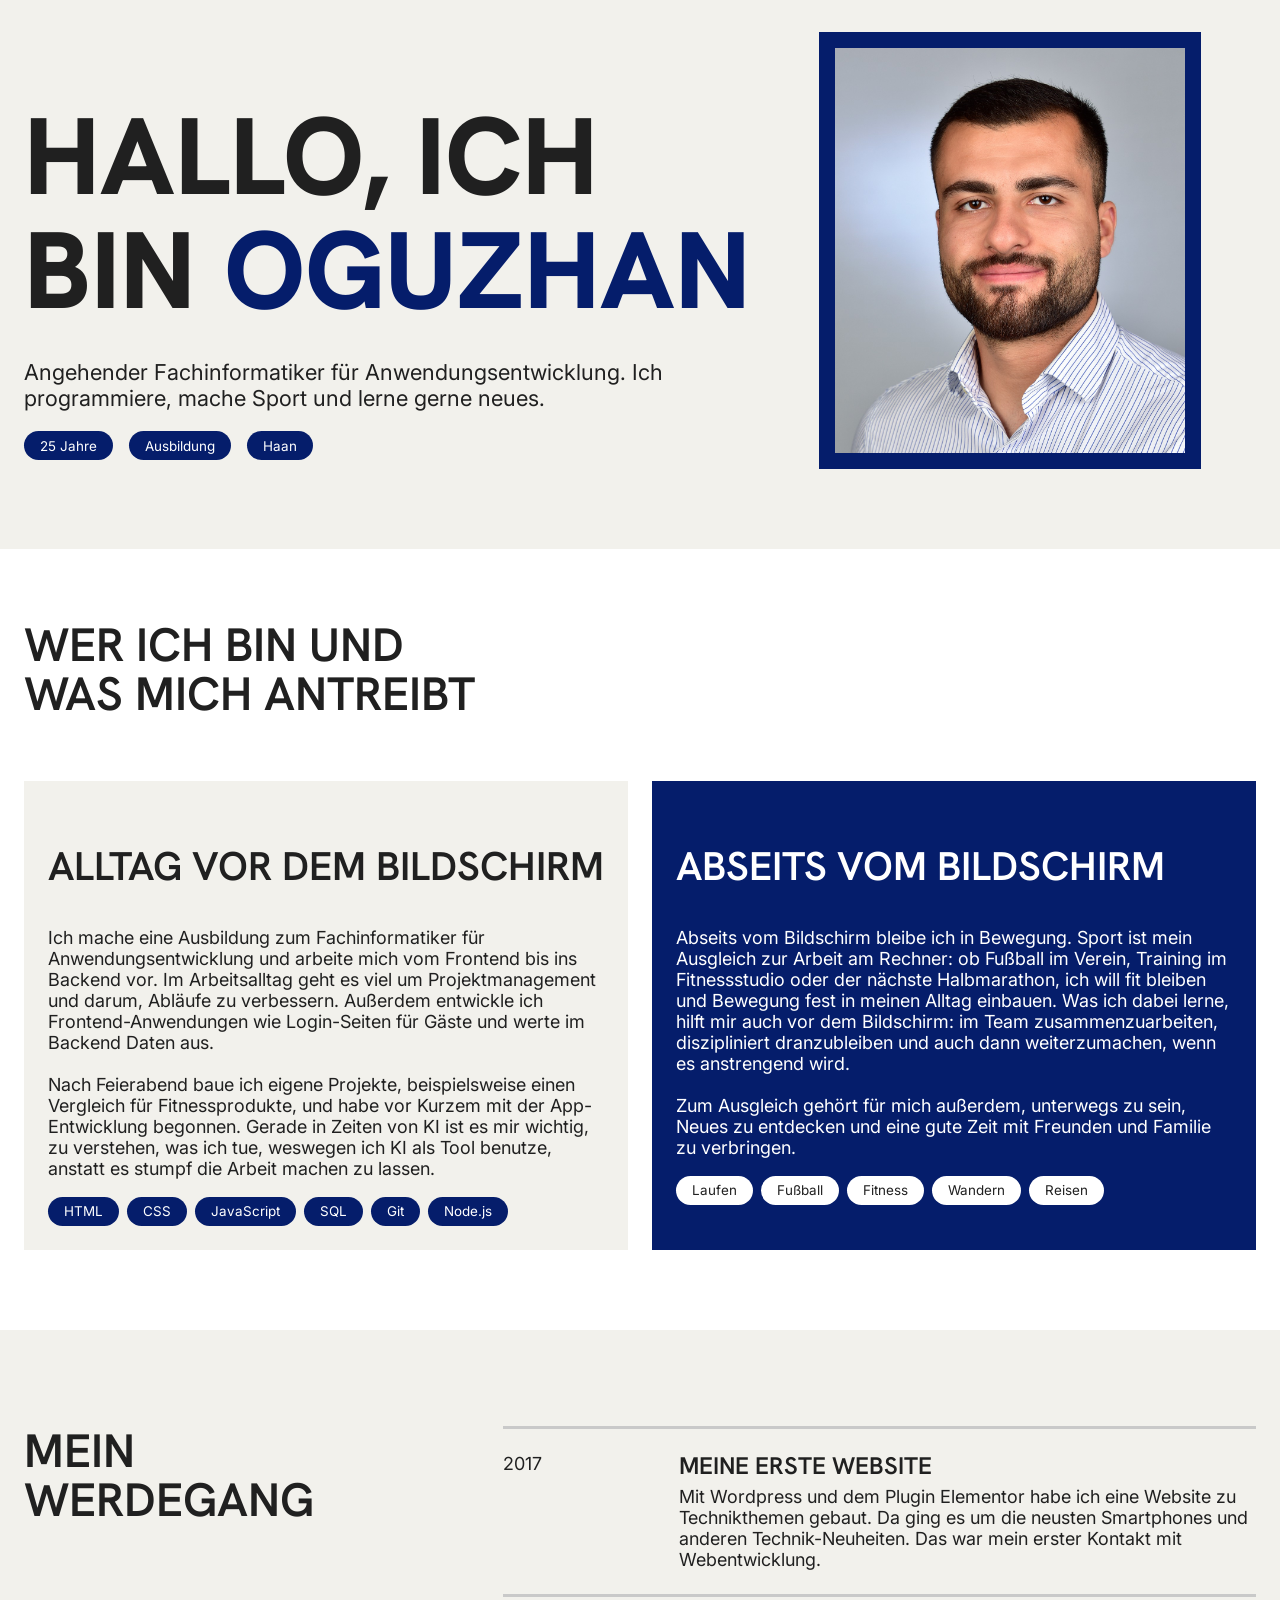
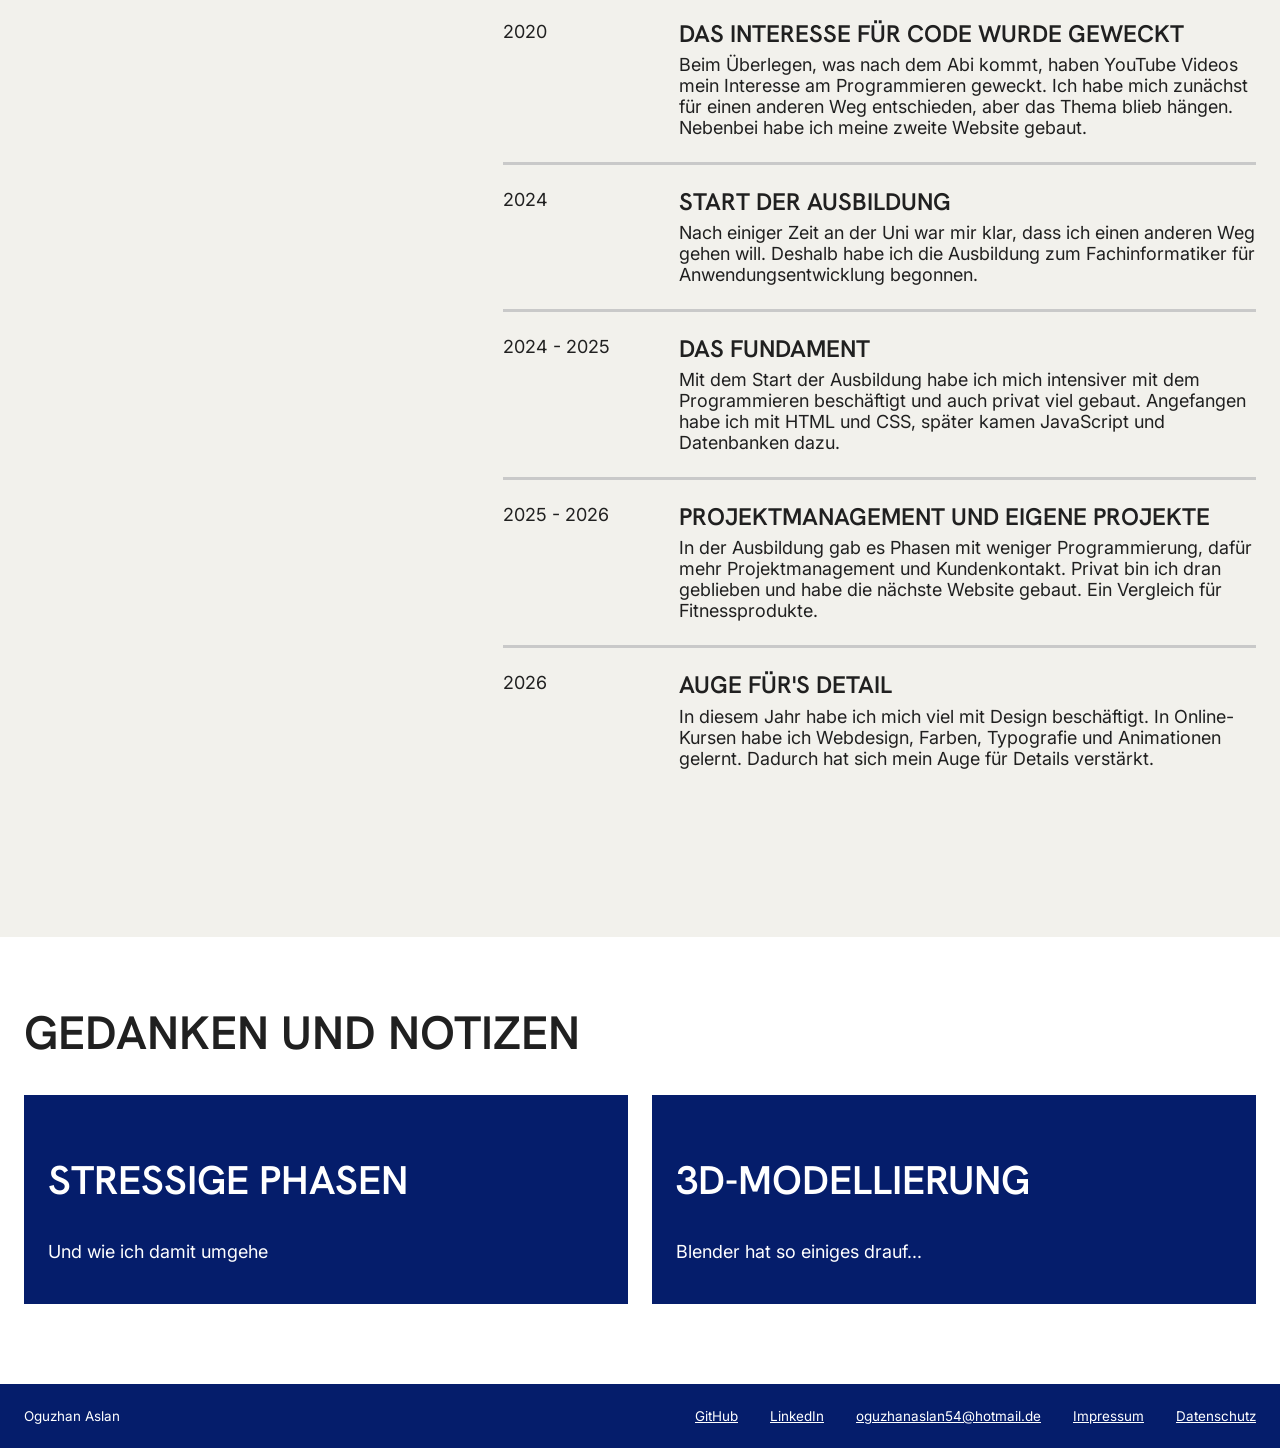
==== commit 504fbaf6: "Impressum und Datenschutz hinzugefügt + Footer aktualisiert" ====
--- a/index.html
+++ b/index.html
@@ -179,6 +179,8 @@
                 <p><a href="https://github.com/Oguzhan-54">GitHub</a></p>
                 <p><a href="https://www.linkedin.com/in/oguzhan-aslan-76098b21b/">LinkedIn</a></p>
                 <p><a href="mailto:oguzhanaslan54@hotmail.de">oguzhanaslan54@hotmail.de</a></p>
+                <p><a href="impressum.html">Impressum</a></p>
+                <p><a href="datenschutz.html">Datenschutz</a></p>
             </div>
         </div>
     </footer>
